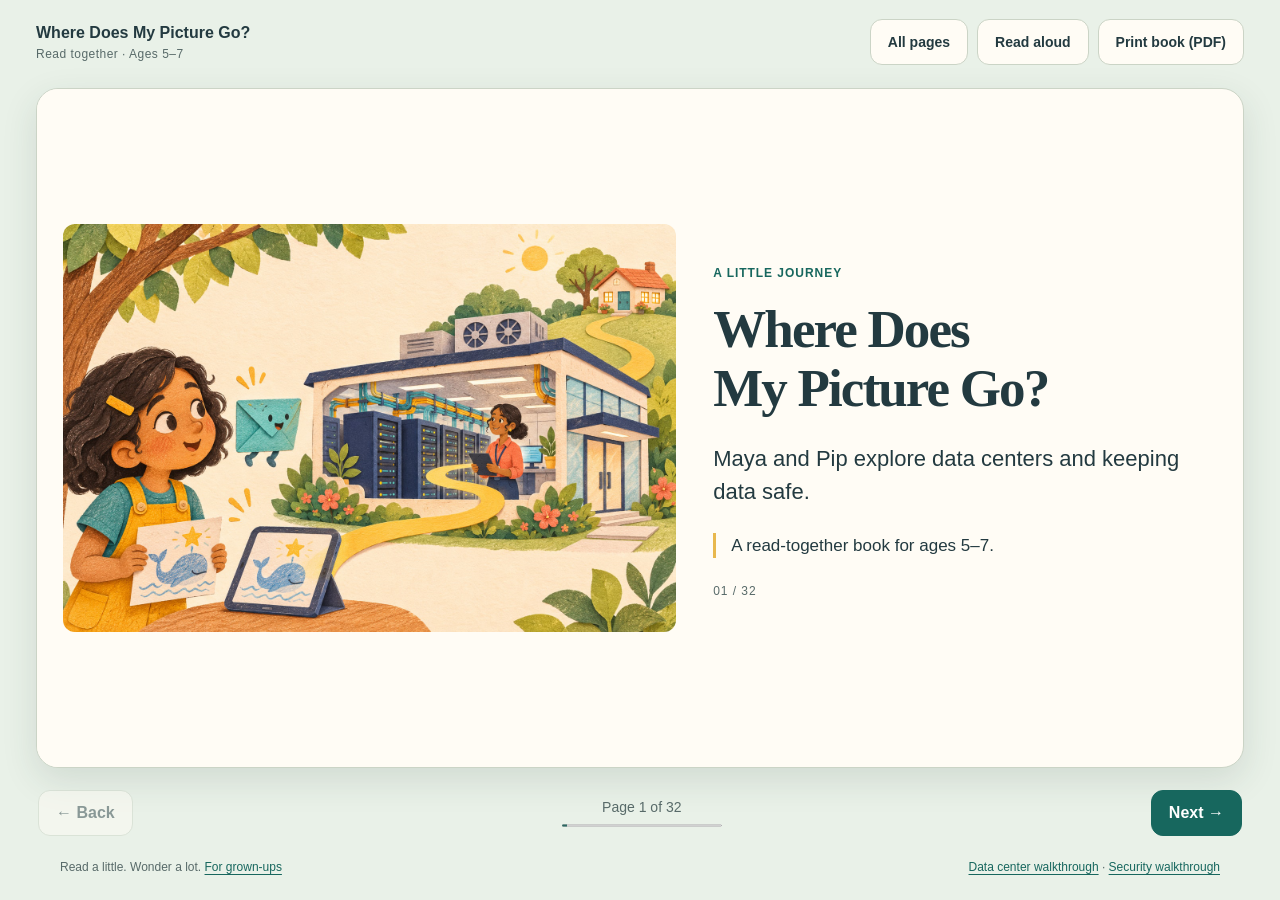
==== site/book/index.html @ 40c6d7d3 "Add illustrated children's book about data centers and security" ====
<!doctype html>
<html lang="en">
<head>
<meta charset="utf-8">
<meta name="viewport" content="width=device-width, initial-scale=1">
<meta name="description" content="An illustrated read-together book for ages 5–7 about data centers, GPUs, and keeping data safe. Includes playful activities and a printable edition.">
<meta name="theme-color" content="#e9f1e8">
<title>Where Does My Picture Go?</title>
<link rel="stylesheet" href="book.css">
<link rel="icon" href="data:,">
<script src="book.js" defer></script>
</head>
<body>
<a class="skip" href="#reader">Skip to the book</a>
<header class="topbar">
  <a class="brand" href="#cover">Where Does My Picture Go?<small>Read together · Ages 5–7</small></a>
  <nav class="tools" aria-label="Book tools">
    <button type="button" id="open-contents" hidden>All pages</button>
    <button type="button" id="read-aloud" aria-pressed="false" hidden>Read aloud</button>
    <a class="button" href="where-does-my-picture-go.pdf" download>Print book (PDF)</a>
  </nav>
</header>
<p id="voice-status" class="sr-only" role="status"></p>
<noscript><p class="no-js-note">Scroll to read every page. The printable book and story work without JavaScript.</p></noscript>
<main class="book" id="reader" aria-label="Children’s picture book">
<article class="page cover" id="cover" data-title="Where Does My Picture Go?" aria-labelledby="title-cover"><figure class="picture"><img src="assets/cover.jpg" alt="Maya holds her whale picture beside Pip. A winding path leads through a cutaway data center to a house." width="1536" height="1024" loading="eager" decoding="async"></figure><div class="page-copy"><p class="chapter">A little journey</p><h1 id="title-cover" tabindex="-1">Where Does My Picture Go?</h1><div class="story"><p>Maya and Pip explore data centers and keeping data safe.</p></div><p class="ask">A read-together book for ages 5–7.</p><div class="page-number">01 / 32</div></div></article><article class="page story-page" id="maya" data-title="A whale for Grandpa" aria-labelledby="title-maya"><figure class="picture"><img src="assets/cover.jpg" alt="Maya has drawn a blue whale below a yellow star. Her tablet shows a digital copy." width="1536" height="1024" loading="lazy" decoding="async"></figure><div class="page-copy"><p class="chapter">1 · A picture takes a trip</p><h2 id="title-maya" tabindex="-1">A whale for Grandpa</h2><div class="story"><p>Maya draws a whale and one bright star.</p><p>With Aunt Rae, she sends a copy to Grandpa.</p><p>“Where does my picture go?” asks Maya.</p></div><p class="ask">What picture would you like to send?</p><div class="page-number">02 / 32</div></div></article><article class="page story-page" id="pip" data-title="Meet Pip!" aria-labelledby="title-pip"><figure class="picture"><img src="assets/network.jpg" alt="Pip is a smiling teal envelope on a ribbon path, carrying little pieces of a picture." width="1536" height="1024" loading="lazy" decoding="async"></figure><div class="page-copy"><p class="chapter">1 · A picture takes a trip</p><h2 id="title-pip" tabindex="-1">Meet Pip!</h2><div class="story"><p>“Let’s imagine the trip,” says Rae.</p><p>Pop! Here is Pip, our pretend guide.</p><p>“Your picture is data,” says Pip. “Data means information a computer can use.”</p></div><p class="ask">Pictures, songs, and words can all be data. Can you name one more?</p><div class="page-number">03 / 32</div></div></article><article class="page story-page" id="packets" data-title="Little pieces, big trip" aria-labelledby="title-packets"><figure class="picture"><img src="assets/network.jpg" alt="Small colored pieces travel along connected paths from a tablet toward computers." width="1536" height="1024" loading="lazy" decoding="async"></figure><div class="page-copy"><p class="chapter">1 · A picture takes a trip</p><h2 id="title-packets" tabindex="-1">Little pieces, big trip</h2><div class="story"><p>The picture travels in small pieces called packets.</p><p>They zip along network links.</p><p>At the other end, the pieces fit back together. Hello again, whale!</p></div><p class="ask">Count three pretend packets. Help them arrive.</p><div class="activity" data-activity="packets" aria-label="Try this page’s activity"></div><p class="print-prompt">Trace three paths in the picture with your finger. Packets are pieces of data, not paper envelopes.</p><div class="page-number">04 / 32</div></div></article><article class="page story-page" id="cloud" data-title="The cloud is down here" aria-labelledby="title-cloud"><figure class="picture"><img src="assets/cover.jpg" alt="A real building holds computers and cooling equipment beneath an ordinary sky." width="1536" height="1024" loading="lazy" decoding="async"></figure><div class="page-copy"><p class="chapter">1 · A picture takes a trip</p><h2 id="title-cloud" tabindex="-1">The cloud is down here</h2><div class="story"><p>“Is my picture in the sky?” asks Maya.</p><p>“No,” says Rae. “Cloud services use real computers.”</p><p>Some live in buildings called data centers. Let’s peek inside!</p></div><p class="ask">Point to the building that holds the computers.</p><div class="page-number">05 / 32</div></div></article><article class="page story-page" id="servers" data-title="A room full of helpers" aria-labelledby="title-servers"><figure class="picture"><img src="assets/servers.jpg" alt="Rae shows Pip rows of server racks with neatly connected cables." width="1536" height="1024" loading="lazy" decoding="async"></figure><div class="page-copy"><p class="chapter">2 · Inside the busy building</p><h2 id="title-servers" tabindex="-1">A room full of helpers</h2><div class="story"><p>Hum, hum, hum.</p><p>Rows of computers work here. Many are called servers.</p><p>Some keep files. Some run apps. Some send the things we ask for.</p></div><p class="ask">The tall frames are called racks. Can you find one?</p><div class="page-number">06 / 32</div></div></article><article class="page story-page" id="gpu" data-title="Many little jobs at once" aria-labelledby="title-gpu"><figure class="picture"><img src="assets/gpu.jpg" alt="A large pretend GPU is shown as a grid of tiles making a whale picture." width="1536" height="1024" loading="lazy" decoding="async"></figure><div class="page-copy"><p class="chapter">2 · Inside the busy building</p><h2 id="title-gpu" tabindex="-1">Many little jobs at once</h2><div class="story"><p>Next door, a computer makes a moving picture.</p><p>Its GPU chip does many small, similar jobs at once.</p><p>“Like a team filling lots of little squares!” says Maya.</p></div><p class="ask">Say the letters: G, P, U. Let’s light up the squares.</p><div class="activity" data-activity="gpu" aria-label="Try this page’s activity"></div><p class="print-prompt">Point to several squares at the same time with both hands. A GPU works on many similar calculations together.</p><div class="page-number">07 / 32</div></div></article><article class="page story-page" id="learning" data-title="A tool that finds patterns" aria-labelledby="title-learning"><figure class="picture"><img src="assets/gpu.jpg" alt="Many small tiles form a larger image on a computer chip." width="1536" height="1024" loading="lazy" decoding="async"></figure><div class="page-copy"><p class="chapter">2 · Inside the busy building</p><h2 id="title-learning" tabindex="-1">A tool that finds patterns</h2><div class="story"><p>GPUs can help AI tools learn patterns from examples.</p><p>An AI tool might help find whales in pictures.</p><p>“It can get things wrong,” says Rae. “People must check.”</p></div><p class="ask">Could a cloud in a photo look like a whale?</p><div class="page-number">08 / 32</div></div></article><article class="page story-page" id="metrics" data-title="How is our computer doing?" aria-labelledby="title-metrics"><figure class="picture"><img src="assets/servers.jpg" alt="Rae carries a tablet as she checks the computers in a server aisle." width="1536" height="1024" loading="lazy" decoding="async"></figure><div class="page-copy"><p class="chapter">2 · Inside the busy building</p><h2 id="title-metrics" tabindex="-1">How is our computer doing?</h2><div class="story"><p>Rae checks little clues called measurements.</p><p>How busy is the GPU? How warm? How much power is it using?</p><p>Is there room in its working memory?</p></div><p class="ask">Explore the four things Rae checks.</p><div class="activity" data-activity="metrics" aria-label="Try this page’s activity"></div><p class="print-prompt">Say these four clues together: busy, heat, power, room. A busy computer may be doing exactly the right job.</p><div class="page-number">09 / 32</div></div></article><article class="page story-page" id="warm" data-title="A warm little clue" aria-labelledby="title-warm"><figure class="picture"><img src="assets/cooling.jpg" alt="Rae watches airflow around warm computers while Pip looks on." width="1536" height="1024" loading="lazy" decoding="async"></figure><div class="page-copy"><p class="chapter">2 · Inside the busy building</p><h2 id="title-warm" tabindex="-1">A warm little clue</h2><div class="story"><p>Beep! One computer is warmer than usual.</p><p>“Is someone being bad?” asks Pip.</p><p>“Not necessarily,” says Rae. “Let’s check its work and its cooling.”</p></div><p class="ask">When something is different, we look for clues before we decide.</p><div class="page-number">10 / 32</div></div></article><article class="page story-page" id="cooling" data-title="Whoosh goes the cool air" aria-labelledby="title-cooling"><figure class="picture"><img src="assets/cooling.jpg" alt="Blue airflow passes through racks; a separate closed cooling loop carries heat away." width="1536" height="1024" loading="lazy" decoding="async"></figure><div class="page-copy"><p class="chapter">2 · Inside the busy building</p><h2 id="title-cooling" tabindex="-1">Whoosh goes the cool air</h2><div class="story"><p>Rae finds a fan that needs fixing.</p><p>Fans move air to carry heat away. Some systems use liquid in special pipes.</p><p>The team fixes the fan. Whoosh!</p></div><p class="ask">Help the pretend cooling team.</p><div class="activity" data-activity="cooling" aria-label="Try this page’s activity"></div><p class="print-prompt">Follow the blue air with your finger. Then follow the warm air out. Only trained grown-ups fix this equipment.</p><div class="page-number">11 / 32</div></div></article><article class="page story-page" id="power" data-title="Keep the lights on" aria-labelledby="title-power"><figure class="picture"><img src="assets/servers.jpg" alt="Orderly racks glow with small lights in a well-lit data center." width="1536" height="1024" loading="lazy" decoding="async"></figure><div class="page-copy"><p class="chapter">2 · Inside the busy building</p><h2 id="title-power" tabindex="-1">Keep the lights on</h2><div class="story"><p>Computers need electricity.</p><p>Backup batteries can help when power stops. Other power systems help too.</p><p>“We also try to waste less energy,” says Rae. “Our planet matters.”</p></div><p class="ask">What else in your home uses electricity?</p><div class="page-number">12 / 32</div></div></article><article class="page story-page" id="badges" data-title="Who may come in?" aria-labelledby="title-badges"><figure class="picture"><img src="assets/gate.jpg" alt="A staff member checks Rae’s badge at the data center entrance." width="1536" height="1024" loading="lazy" decoding="async"></figure><div class="page-copy"><p class="chapter">3 · Keeping the picture safe</p><h2 id="title-badges" tabindex="-1">Who may come in?</h2><div class="story"><p>At the real building, workers check badges and permissions.</p><p>Visitors need help from a guide.</p><p>“Knowing who you are matters,” says Rae. “So does knowing where you may go.”</p></div><p class="ask">A badge is one check. It does not open every door.</p><div class="page-number">13 / 32</div></div></article><article class="page story-page" id="permission" data-title="Look, but do not change" aria-labelledby="title-permission"><figure class="picture"><img src="assets/gate.jpg" alt="Different rooms have different doors; access is checked for each job." width="1536" height="1024" loading="lazy" decoding="async"></figure><div class="page-copy"><p class="chapter">3 · Keeping the picture safe</p><h2 id="title-permission" tabindex="-1">Look, but do not change</h2><div class="story"><p>Files have permissions too.</p><p>Maya lets Grandpa see her picture.</p><p>That does not mean he may change it. People get just the access they need.</p></div><p class="ask">Grandpa has permission to look. What may he do?</p><div class="activity" data-activity="permission" aria-label="Try this page’s activity"></div><p class="print-prompt">Circle the allowed action: LOOK AT THE PICTURE / CHANGE THE PICTURE. Explain your choice.</p><div class="page-number">14 / 32</div></div></article><article class="page story-page" id="encryption" data-title="A special kind of lock" aria-labelledby="title-encryption"><figure class="picture"><img src="assets/archive.jpg" alt="Pip stands beside a protected picture cabinet, a story symbol for protecting data." width="1536" height="1024" loading="lazy" decoding="async"></figure><div class="page-copy"><p class="chapter">3 · Keeping the picture safe</p><h2 id="title-encryption" tabindex="-1">A special kind of lock</h2><div class="story"><p>Encryption changes data so it is hard to read without the right digital key.</p><p>“Like a locked box?” asks Maya.</p><p>“That helps us imagine it,” says Rae.</p></div><p class="ask">Open and close our pretend picture box.</p><div class="activity" data-activity="encryption" aria-label="Try this page’s activity"></div><p class="print-prompt">Make a box shape with your hands. Real encryption uses math, not a little metal lock.</p><div class="page-number">15 / 32</div></div></article><article class="page story-page" id="network-doors" data-title="Paths with rules" aria-labelledby="title-network-doors"><figure class="picture"><img src="assets/network.jpg" alt="Separate colored network paths join at a switch on the way to servers." width="1536" height="1024" loading="lazy" decoding="async"></figure><div class="page-copy"><p class="chapter">3 · Keeping the picture safe</p><h2 id="title-network-doors" tabindex="-1">Paths with rules</h2><div class="story"><p>Computers talk along network paths.</p><p>Rules help decide which computers may talk to which.</p><p>One open path does not mean every room is open.</p></div><p class="ask">Imagine a school: a library pass does not unlock every cupboard.</p><div class="page-number">16 / 32</div></div></article><article class="page story-page" id="clue" data-title="Knock, knock, knock" aria-labelledby="title-clue"><figure class="picture"><img src="assets/servers.jpg" alt="Rae and Pip pause beside the connected servers to investigate a new signal." width="1536" height="1024" loading="lazy" decoding="async"></figure><div class="page-copy"><p class="chapter">3 · Keeping the picture safe</p><h2 id="title-clue" tabindex="-1">Knock, knock, knock</h2><div class="story"><p>A computer sends many messages.</p><p>Beep! A tool spots a different pattern.</p><p>“A clue!” says Rae. “It might be a busy job, a mistake, or something unsafe.”</p></div><p class="ask">What should Rae do first?</p><div class="activity" data-activity="clue" aria-label="Try this page’s activity"></div><p class="print-prompt">Choose: CHECK THE CLUES / DECIDE IT IS BAD AT ONCE. Why?</p><div class="page-number">17 / 32</div></div></article><article class="page story-page" id="check" data-title="Look a little closer" aria-labelledby="title-check"><figure class="picture"><img src="assets/servers.jpg" alt="Rae looks at her tablet beside the server racks." width="1536" height="1024" loading="lazy" decoding="async"></figure><div class="page-copy"><p class="chapter">3 · Keeping the picture safe</p><h2 id="title-check" tabindex="-1">Look a little closer</h2><div class="story"><p>Rae checks the job list and the computer’s notes, called logs.</p><p>This time, an approved job is sending the messages.</p><p>“Busy can be okay,” says Pip.</p></div><p class="ask">Tell someone why a beep does not always mean danger.</p><div class="page-number">18 / 32</div></div></article><article class="page story-page" id="wrong-door" data-title="This door stays closed" aria-labelledby="title-wrong-door"><figure class="picture"><img src="assets/gate.jpg" alt="A closed door marks a room that needs its own permission." width="1536" height="1024" loading="lazy" decoding="async"></figure><div class="page-copy"><p class="chapter">3 · Keeping the picture safe</p><h2 id="title-wrong-door" tabindex="-1">This door stays closed</h2><div class="story"><p>Next, a different request asks to open a private file.</p><p>It has no permission. The system says no.</p><p>The security team checks what happened and keeps a record.</p></div><p class="ask">People and tools work together. No one lock does every job.</p><div class="page-number">19 / 32</div></div></article><article class="page story-page" id="change" data-title="Where did the star go?" aria-labelledby="title-change"><figure class="picture"><img src="assets/archive.jpg" alt="Two whale pictures sit side by side. One has a star; the other has a circle." width="1536" height="1024" loading="lazy" decoding="async"></figure><div class="page-copy"><p class="chapter">3 · Keeping the picture safe</p><h2 id="title-change" tabindex="-1">Where did the star go?</h2><div class="story"><p>Now Pip spots a problem.</p><p>In one saved copy, Maya’s star has become a circle!</p><p>Was it a mistake? An unwanted change? The team needs more clues.</p></div><p class="ask">Find the part of the picture that changed.</p><div class="activity" data-activity="change" aria-label="Try this page’s activity"></div><p class="print-prompt">Point to the star and the circle. A change tells us to check; it does not tell us who made it.</p><div class="page-number">20 / 32</div></div></article><article class="page story-page" id="integrity" data-title="Does it still match?" aria-labelledby="title-integrity"><figure class="picture"><img src="assets/archive.jpg" alt="Rae compares the changed picture with a protected reference copy." width="1536" height="1024" loading="lazy" decoding="async"></figure><div class="page-copy"><p class="chapter">3 · Keeping the picture safe</p><h2 id="title-integrity" tabindex="-1">Does it still match?</h2><div class="story"><p>Computers can check files against a trusted record.</p><p>A check can show that something changed.</p><p>“It cannot tell us the whole story,” says Rae. “We still investigate.”</p></div><p class="ask">Keeping data from unwanted changes is called integrity. That is a big word for an important job!</p><div class="page-number">21 / 32</div></div></article><article class="page story-page" id="backup" data-title="A copy kept safe" aria-labelledby="title-backup"><figure class="picture"><img src="assets/archive.jpg" alt="A separate cabinet holds another copy of Maya’s whale-and-star picture." width="1536" height="1024" loading="lazy" decoding="async"></figure><div class="page-copy"><p class="chapter">3 · Keeping the picture safe</p><h2 id="title-backup" tabindex="-1">A copy kept safe</h2><div class="story"><p>Good news! The team kept a backup.</p><p>A backup is an extra copy stored safely, apart from the first.</p><p>They check it before using it.</p></div><p class="ask">Find the extra copy in the other cabinet.</p><div class="page-number">22 / 32</div></div></article><article class="page story-page" id="restore" data-title="Hello again, little star" aria-labelledby="title-restore"><figure class="picture"><img src="assets/archive.jpg" alt="The original star remains visible in the safely kept backup picture." width="1536" height="1024" loading="lazy" decoding="async"></figure><div class="page-copy"><p class="chapter">3 · Keeping the picture safe</p><h2 id="title-restore" tabindex="-1">Hello again, little star</h2><div class="story"><p>The team brings back the checked copy.</p><p>There is Maya’s star!</p><p>They also look for what caused the change, so they can help stop it happening again.</p></div><p class="ask">Bring back the picture from our pretend backup.</p><div class="activity" data-activity="restore" aria-label="Try this page’s activity"></div><p class="print-prompt">Draw a star in the air. Restoring a copy helps us recover; finding the cause is another job.</p><div class="page-number">23 / 32</div></div></article><article class="page story-page" id="home" data-title="A whale-sized smile" aria-labelledby="title-home"><figure class="picture"><img src="assets/home.jpg" alt="Maya visits Grandpa. They smile at her whale picture on his tablet, while Pip waves goodbye." width="1536" height="1024" loading="lazy" decoding="async"></figure><div class="page-copy"><p class="chapter">4 · Home again</p><h2 id="title-home" tabindex="-1">A whale-sized smile</h2><div class="story"><p>Later, Maya visits Grandpa. Her picture is on his screen.</p><p>“It took a whole team!” says Maya.</p><p>Grandpa gives her a whale-sized hug. Pip waves. What a trip!</p></div><p class="ask">The end. What helped the picture get there safely?</p><div class="page-number">24 / 32</div></div></article><article class="page story-page" id="you" data-title="You can ask for help" aria-labelledby="title-you"><figure class="picture"><img src="assets/home.jpg" alt="Maya and a trusted grown-up sit together with a tablet." width="1536" height="1024" loading="lazy" decoding="async"></figure><div class="page-copy"><p class="chapter">Your turn</p><h2 id="title-you" tabindex="-1">You can ask for help</h2><div class="story"><p>If a message feels odd, pause and ask a trusted grown-up.</p><p>Ask before sharing a photo or private information.</p><p>If you clicked by mistake, tell someone. You can get help.</p></div><p class="ask">A pop-up asks for your home address. What do you do?</p><div class="activity" data-activity="help" aria-label="Try this page’s activity"></div><p class="print-prompt">Name a trusted grown-up you could ask. You never have to solve a scary online problem alone.</p><div class="page-number">25 / 32</div></div></article><article class="page glossary" id="words" data-title="New words to grow" aria-labelledby="title-words"><div class="page-copy"><p class="chapter">Little word garden</p><h2 id="title-words" tabindex="-1">New words to grow</h2><div class="story"><p>Say a word. Point to something in the story that matches it.</p></div><dl class="words"><div><dt>Data</dt><dd>Information a computer can use.</dd></div><div><dt>Server</dt><dd>A computer that does jobs for other computers.</dd></div><div><dt>Network</dt><dd>Connections that let computers share data.</dd></div><div><dt>GPU</dt><dd>A chip that does many similar jobs at once.</dd></div><div><dt>Permission</dt><dd>What someone is allowed to do.</dd></div><div><dt>Backup</dt><dd>An extra copy kept safely.</dd></div><div><dt>Integrity</dt><dd>Keeping data from unwanted changes.</dd></div><div><dt>Security</dt><dd>Ways to help protect people, computers, and data.</dd></div></dl><div class="page-number">26 / 32</div></div></article><article class="page story-page" id="path-game" data-title="Tell the picture’s journey" aria-labelledby="title-path-game"><figure class="picture"><img src="assets/network.jpg" alt="The picture travels from a tablet through connected computers." width="1536" height="1024" loading="lazy" decoding="async"></figure><div class="page-copy"><p class="chapter">Play together · 1</p><h2 id="title-path-game" tabindex="-1">Tell the picture’s journey</h2><div class="story"><p>Put these story stops in order.</p><p>Start with Maya. Finish with Grandpa.</p><p>Tell the story in your own words.</p></div><p class="ask">Tap each stop in the order it belongs.</p><div class="activity" data-activity="journey" aria-label="Try this page’s activity"></div><p class="print-prompt">Write 1, 2, 3 beside these stops: GRANDPA’S SCREEN __ / MAYA’S TABLET __ / DATA CENTER __. Draw a line to join them.</p><div class="page-number">27 / 32</div></div></article><article class="page story-page" id="permission-game" data-title="Which job is allowed?" aria-labelledby="title-permission-game"><figure class="picture"><img src="assets/gate.jpg" alt="A worker checks permission before someone enters a room." width="1536" height="1024" loading="lazy" decoding="async"></figure><div class="page-copy"><p class="chapter">Play together · 2</p><h2 id="title-permission-game" tabindex="-1">Which job is allowed?</h2><div class="story"><p>Pretend you care for the picture.</p><p>Grandpa may look. Rae may check the backup.</p><p>Someone else asks to erase it. They have no permission.</p></div><p class="ask">Which request should stay closed?</p><div class="activity" data-activity="doors" aria-label="Try this page’s activity"></div><p class="print-prompt">Circle the request to refuse: GRANDPA LOOKS / RAE CHECKS / SOMEONE ERASES WITHOUT PERMISSION.</p><div class="page-number">28 / 32</div></div></article><article class="page drawing" id="draw" data-title="Make your own safe journey" aria-labelledby="title-draw"><div class="page-copy"><p class="chapter">Play together · 3</p><h2 id="title-draw" tabindex="-1">Make your own safe journey</h2><div class="story"><p>On paper, draw a picture you would like to send.</p><p>Add a path, a computer, a cooling fan, and a safe backup.</p><p>Tell a grown-up what each part does.</p></div><div class="drawing-space">Make your drawing on a piece of paper.</div><p class="ask">What will your picture be?</p><p class="print-prompt">Use the space below. Your picture does not need your name, address, or any private information.</p><div class="page-number">29 / 32</div></div></article><article class="page guide" id="grownups" data-title="Read, wonder, check" aria-labelledby="title-grownups"><div class="page-copy"><p class="chapter">For grown-ups</p><h2 id="title-grownups" tabindex="-1">Read, wonder, check</h2><div class="story"><p>Read a few pages at a time. Invite pointing, sounds, and questions. Ages 5–7 do not need to memorize the technical words. The printable activities work without a device.</p><p>Pip, the journey, and its problems are fictional. Envelopes, cabinets, locks, and colored tiles are visual metaphors. Packets are data; GPUs do calculations. Not every photo transfer needs a GPU or visits the same kinds of systems.</p><p>The activities are pretend examples, not live monitoring, encryption, or access control. They run in the browser and do not ask for personal information. Read-aloud uses a device/browser voice if available; voice processing depends on that provider.</p><p>Busy GPUs and unusual traffic do not prove an attack. A changed cryptographic hash indicates a mismatch with a trusted reference; it does not identify the person, intent, or correctness of the original file. Backups must be protected and tested.</p><p>Children can pause and ask for help. Adults handle accounts, updates, strong credentials, and extra sign-in checks. Privacy, permission, integrity, and recovery all matter. No single tool guarantees safety.</p></div><div class="page-number">30 / 32</div></div></article><article class="page sources" id="sources-center" data-title="The real ideas: data centers" aria-labelledby="title-sources-center"><div class="page-copy"><p class="chapter">For grown-ups · Sources</p><h2 id="title-sources-center" tabindex="-1">The real ideas: data centers</h2><div class="story"><p>The story simplifies these primary references. Read together with an adult. Sources checked November 5, 2026.</p></div><ul class="sources-list"><li><a href="https://aws.amazon.com/what-is/data-center/">AWS · What is a data center?</a><p>Servers, storage, networks, cooling, power, and cloud infrastructure; pages 5–6 and 10–12.</p><span class="source-url">https://aws.amazon.com/what-is/data-center/</span></li><li><a href="https://blogs.nvidia.com/blog/whats-the-difference-between-a-cpu-and-a-gpu/">NVIDIA · CPU and GPU</a><p>Many similar calculations in parallel; pages 7–8. The colored tiles are a teaching metaphor.</p><span class="source-url">https://blogs.nvidia.com/blog/whats-the-difference-between-a-cpu-and-a-gpu/</span></li><li><a href="https://docs.nvidia.com/datacenter/cloud-native/gpu-telemetry/latest/dcgm-exporter.html">NVIDIA · DCGM Exporter</a><p>GPU monitoring and measurements; page 9. Our activities do not read real GPU measurements.</p><span class="source-url">https://docs.nvidia.com/datacenter/cloud-native/gpu-telemetry/latest/dcgm-exporter.html</span></li><li><a href="https://aws.amazon.com/trust-center/data-center/our-controls/">AWS · Data center controls</a><p>Physical access, permissions, logging, and layers of protection; pages 13–14 and 19.</p><span class="source-url">https://aws.amazon.com/trust-center/data-center/our-controls/</span></li></ul><div class="page-number">31 / 32</div></div></article><article class="page sources" id="sources-security" data-title="The real ideas: keeping data safe" aria-labelledby="title-sources-security"><div class="page-copy"><p class="chapter">For grown-ups · Sources</p><h2 id="title-sources-security" tabindex="-1">The real ideas: keeping data safe</h2><div class="story"><p>Use these references for the details behind our simple explanations. The story describes general ideas, not a deployed cloud system.</p></div><ul class="sources-list"><li><a href="https://csrc.nist.gov/glossary/term/encryption">NIST · Encryption</a><p>Transforming readable data using cryptography; page 15. A screen cover is not real encryption.</p><span class="source-url">https://csrc.nist.gov/glossary/term/encryption</span></li><li><a href="https://csrc.nist.gov/glossary/term/cryptographic_hash_function">NIST · Cryptographic hash function</a><p>Hash functions and change detection; pages 20–21. Reference values also need protection.</p><span class="source-url">https://csrc.nist.gov/glossary/term/cryptographic_hash_function</span></li><li><a href="https://www.ncsc.gov.uk/collection/top-tips-for-staying-secure-online/always-back-up-your-most-important-data">NCSC · Backing up your data</a><p>Separate safe copies and restoring files; pages 22–23.</p><span class="source-url">https://www.ncsc.gov.uk/collection/top-tips-for-staying-secure-online/always-back-up-your-most-important-data</span></li><li><a href="https://consumer.ftc.gov/articles/how-recognize-avoid-phishing-scams">FTC · Recognize and avoid phishing scams</a><p>Unexpected requests and checking before responding; page 25. An adult should help young children.</p><span class="source-url">https://consumer.ftc.gov/articles/how-recognize-avoid-phishing-scams</span></li></ul><div class="page-number">32 / 32</div></div></article>
</main>
<nav class="navigation" aria-label="Turn the page">
  <button type="button" id="previous">← Back</button>
  <div class="progress"><span id="counter" aria-live="polite">Page 1 of 32</span><progress id="progress" max="32" value="1" aria-label="Book progress"></progress></div>
  <button type="button" id="next" class="primary">Next →</button>
</nav>
<footer class="footnote">
  <p>Read a little. Wonder a lot. <a href="#grownups">For grown-ups</a></p>
  <p><a href="../">Data center walkthrough</a> · <a href="../security.html">Security walkthrough</a></p>
</footer>
<dialog id="contents" aria-labelledby="contents-title">
  <div class="contents-head"><h2 id="contents-title">Choose a page</h2><button type="button" id="close-contents">Close</button></div>
  <ol class="contents-list"><li><a href="#cover"><span>01</span> Where Does My Picture Go?</a></li><li><a href="#maya"><span>02</span> A whale for Grandpa</a></li><li><a href="#pip"><span>03</span> Meet Pip!</a></li><li><a href="#packets"><span>04</span> Little pieces, big trip</a></li><li><a href="#cloud"><span>05</span> The cloud is down here</a></li><li><a href="#servers"><span>06</span> A room full of helpers</a></li><li><a href="#gpu"><span>07</span> Many little jobs at once</a></li><li><a href="#learning"><span>08</span> A tool that finds patterns</a></li><li><a href="#metrics"><span>09</span> How is our computer doing?</a></li><li><a href="#warm"><span>10</span> A warm little clue</a></li><li><a href="#cooling"><span>11</span> Whoosh goes the cool air</a></li><li><a href="#power"><span>12</span> Keep the lights on</a></li><li><a href="#badges"><span>13</span> Who may come in?</a></li><li><a href="#permission"><span>14</span> Look, but do not change</a></li><li><a href="#encryption"><span>15</span> A special kind of lock</a></li><li><a href="#network-doors"><span>16</span> Paths with rules</a></li><li><a href="#clue"><span>17</span> Knock, knock, knock</a></li><li><a href="#check"><span>18</span> Look a little closer</a></li><li><a href="#wrong-door"><span>19</span> This door stays closed</a></li><li><a href="#change"><span>20</span> Where did the star go?</a></li><li><a href="#integrity"><span>21</span> Does it still match?</a></li><li><a href="#backup"><span>22</span> A copy kept safe</a></li><li><a href="#restore"><span>23</span> Hello again, little star</a></li><li><a href="#home"><span>24</span> A whale-sized smile</a></li><li><a href="#you"><span>25</span> You can ask for help</a></li><li><a href="#words"><span>26</span> New words to grow</a></li><li><a href="#path-game"><span>27</span> Tell the picture’s journey</a></li><li><a href="#permission-game"><span>28</span> Which job is allowed?</a></li><li><a href="#draw"><span>29</span> Make your own safe journey</a></li><li><a href="#grownups"><span>30</span> Read, wonder, check</a></li><li><a href="#sources-center"><span>31</span> The real ideas: data centers</a></li><li><a href="#sources-security"><span>32</span> The real ideas: keeping data safe</a></li></ol>
</dialog>
</body>
</html>
---- site/book/book.css ----
:root{color-scheme:light;--paper:#fffcf5;--ink:#233a40;--muted:#586a69;--teal:#17675e;--wash:#e9f1e8;--gold:#e8b84e;--line:#cbd4c6;--coral:#ad4834;--white:#fff;--shadow:0 12px 35px #263c3420}
*{box-sizing:border-box}body{margin:0;background:var(--wash);color:var(--ink);font-family:"Trebuchet MS",Arial,sans-serif}button,a{-webkit-tap-highlight-color:transparent}button,select{font:inherit}button,.button{min-height:46px;border:1.5px solid var(--line);border-radius:12px;background:var(--paper);color:var(--ink);padding:10px 17px;font-weight:700;cursor:pointer;text-decoration:none;display:inline-flex;align-items:center;justify-content:center;gap:8px}button:hover,.button:hover{border-color:var(--teal);background:var(--wash)}button:disabled{cursor:default;opacity:.48}button[aria-pressed=true],.primary{background:var(--teal);border-color:var(--teal);color:var(--white)}button:focus-visible,a:focus-visible,summary:focus-visible{outline:3px solid var(--coral);outline-offset:4px}a{color:var(--teal);text-underline-offset:3px}a:hover{text-decoration-thickness:2px}[hidden]{display:none!important}.skip{position:absolute;top:-80px;left:12px;z-index:20}.skip:focus{top:12px;background:var(--paper);padding:12px}
.topbar{max-width:1260px;margin:auto;display:flex;justify-content:space-between;align-items:center;gap:18px;padding:19px 26px}.brand{text-decoration:none;color:var(--ink);font-size:16px;font-weight:700}.brand small{display:block;font-size:12px;color:var(--muted);font-weight:400;margin-top:5px;letter-spacing:.04em}.tools{display:flex;gap:9px;flex-wrap:wrap}.tools button,.tools a{font-size:14px}.book{max-width:1208px;margin:4px auto 22px;min-width:0}.page{display:grid;grid-template-columns:53% 47%;background:var(--paper);border:1px solid var(--line);border-radius:22px;box-shadow:var(--shadow);overflow:hidden;margin-bottom:30px;min-height:clamp(520px,calc(100svh - 200px),680px)}.js .page{margin-bottom:0}.picture{margin:0;padding:26px 0 26px 26px;display:flex;align-items:center;justify-content:center;position:relative;background:var(--paper)}.picture img{width:100%;height:auto;display:block;border-radius:12px;aspect-ratio:3/2;object-fit:contain}.page-copy{padding:38px 37px 30px;display:flex;flex-direction:column;justify-content:center;min-width:0}.chapter{font-size:12px;letter-spacing:.08em;text-transform:uppercase;font-weight:700;color:var(--teal);margin:0 0 20px}.page h1,.page h2{font-family:Georgia,"Times New Roman",serif;font-weight:700;letter-spacing:-.035em;font-size:36px;line-height:1.12;margin:0 0 23px;text-wrap:balance}.page.cover h1{font-size:53px}.story p{font-size:23px;line-height:1.52;margin:0 0 14px;text-wrap:pretty}.story p:last-child{margin-bottom:0}.ask{font-size:17px;line-height:1.5;border-left:3px solid var(--gold);padding-left:15px;margin:24px 0 0}.page-number{font-size:12px;letter-spacing:.08em;color:var(--muted);margin-top:26px}.page.cover .story p{font-size:22px}.endmark{font-family:Georgia,serif;font-style:italic;color:var(--teal);margin-top:14px}.navigation{display:none;align-items:center;justify-content:space-between;gap:16px;max-width:1208px;margin:0 auto;padding:0 2px 18px}.js .navigation{display:flex}.progress{text-align:center;color:var(--muted);font-size:14px}.progress progress{display:block;margin:8px auto 0;width:160px;height:5px;accent-color:var(--teal)}.footnote{max-width:1208px;margin:0 auto;padding:4px 24px 24px;display:flex;justify-content:space-between;gap:16px;color:var(--muted);font-size:12px;line-height:1.5}.footnote p{margin:0}.activity{margin-top:18px;padding:17px;border:1px solid var(--line);border-radius:14px;background:var(--white)}.activity:empty{display:none}.activity .buttons{display:flex;gap:8px;flex-wrap:wrap}.activity button{font-size:15px;padding:9px 12px;min-height:48px}.feedback{font-size:16px;line-height:1.45;color:var(--teal);margin:12px 0 0;min-height:24px}.activity-note{font-size:12px!important;color:var(--muted);line-height:1.4!important;margin:8px 0 0!important}.mini-art{height:86px;display:flex;gap:9px;align-items:center;justify-content:center;margin-bottom:12px}.tile-grid{display:grid;grid-template-columns:repeat(6,1fr);gap:4px;width:180px;height:76px}.tile-grid i{display:block;border:1px solid var(--teal);border-radius:3px;background:var(--wash)}.tile-grid.lit i{background:var(--gold)}.packet{width:47px;height:38px;border-radius:5px;background:var(--teal);color:var(--white);display:grid;place-items:center;font-size:20px}.packet.arrived{background:var(--gold);color:var(--ink);transform:translateY(-7px)}.picture-box{background:var(--wash);border:2px solid var(--teal);border-radius:10px;width:156px;height:82px;display:grid;place-items:center;font-size:27px;font-weight:bold}.picture-box svg{width:110px;height:70px}.air{display:flex;gap:12px;font-size:26px;font-weight:bold;color:var(--coral);align-items:center}.air.fixed{color:var(--teal)}.no-js-note{max-width:1200px;margin:0 auto 14px;padding:12px;background:var(--paper)}.print-prompt{display:none}.guide,.sources,.glossary,.drawing{grid-template-columns:1fr}.guide .picture,.glossary .picture,.drawing .picture{display:none}.guide .page-copy,.sources .page-copy,.glossary .page-copy,.drawing .page-copy{padding:42px 56px}.guide .story{columns:2;column-gap:38px}.guide .story p{font-size:18px;line-height:1.6;break-inside:avoid;margin-bottom:18px}.sources .story p,.glossary .story p,.drawing .story p{font-size:20px}.sources-list{list-style:none;padding:0;margin:10px 0;display:grid;grid-template-columns:1fr 1fr;gap:24px 38px}.sources-list li{border-top:1px solid var(--line);padding-top:17px}.sources-list a{font-weight:bold;font-size:18px;line-height:1.4}.sources-list p{font-size:16px;line-height:1.55;margin:9px 0}.source-url{display:none}.words{display:grid;grid-template-columns:1fr 1fr;gap:17px 32px;margin:22px 0 0}.words div{border-top:1px solid var(--line);padding-top:12px}.words dt{font-size:22px;font-weight:700;color:var(--teal)}.words dd{font-size:18px;margin:6px 0 0;line-height:1.45}.drawing-space{height:250px;border:2px dashed var(--line);border-radius:16px;margin-top:24px;display:grid;place-items:center;color:var(--muted)}dialog{background:var(--paper);color:var(--ink);border:1px solid var(--line);border-radius:18px;padding:28px;width:min(860px,92vw);max-height:85vh;box-shadow:var(--shadow)}dialog::backdrop{background:#152c2b99}.contents-head{display:flex;justify-content:space-between;align-items:center;gap:20px}dialog h2{font-family:Georgia,serif;font-size:30px;margin:0}.contents-list{columns:2;list-style:none;padding:0;margin:20px 0 0}.contents-list li{break-inside:avoid}.contents-list a{display:block;padding:10px;text-decoration:none;border-radius:8px;line-height:1.3;min-height:44px}.contents-list a:hover,.contents-list a[aria-current=page]{background:var(--wash)}.contents-list span{display:inline-block;width:27px;color:var(--muted);font-size:13px}.sr-only{position:absolute;width:1px;height:1px;padding:0;overflow:hidden;clip:rect(0,0,0,0);white-space:nowrap;border:0}
@media(min-width:1400px){.book{margin-top:24px}.page{min-height:clamp(520px,calc(100svh - 220px),680px)}.picture{padding:34px 0 34px 30px}}
@media(max-width:900px){.topbar{padding:16px}.book{margin:4px 16px 18px}.page{grid-template-columns:1fr;min-height:0}.picture{padding:22px 22px 0}.picture img{max-height:340px;object-fit:contain}.page-copy{padding:28px 30px 32px}.page h1,.page h2{font-size:34px}.page.cover h1{font-size:44px}.story p{font-size:22px}.chapter{margin-bottom:14px}.navigation{margin:0 16px}.guide .page-copy,.sources .page-copy,.glossary .page-copy,.drawing .page-copy{padding:30px}.guide .story{columns:1}.guide .story p{font-size:18px}.sources-list{grid-template-columns:1fr}.footnote{margin:0 2px}.page-number{margin-top:20px}}
@media(max-width:540px){.topbar{align-items:flex-start;gap:12px;flex-direction:column}.brand small{display:inline;margin-left:10px}.tools{width:100%;gap:7px}.tools button,.tools a{font-size:13px;padding:9px 12px;flex:1}.book{margin:0 10px 18px}.picture{padding:15px 15px 0}.picture img{max-height:250px}.page-copy{padding:25px 23px}.page h1,.page h2{font-size:32px}.page.cover h1{font-size:40px}.story p{font-size:21px;line-height:1.5}.ask{font-size:16px}.page{border-radius:17px}.navigation{position:sticky;bottom:0;padding:10px;background:var(--wash);margin:0;border-top:1px solid var(--line);z-index:2}.navigation button{padding:10px 16px}.progress progress{width:80px}.progress{font-size:12px}.footnote{display:block;padding-bottom:20px}.footnote p{margin-top:8px}.words{grid-template-columns:1fr}.contents-list{columns:1}.guide .page-copy,.sources .page-copy,.glossary .page-copy,.drawing .page-copy{padding:25px}.page-number{margin-top:20px}}
@media(prefers-reduced-motion:no-preference){.packet{transition:transform .25s,background .25s}.tile-grid i{transition:background .25s}}
@media print{@page{size:letter landscape;margin:.35in}body{background:white}.topbar,.navigation,.footnote,dialog,.activity,.no-js-note,.skip{display:none!important}.book{max-width:none;margin:0}.page,.page[hidden]{display:grid!important;break-after:page;break-inside:avoid;grid-template-columns:52% 48%;border:0;box-shadow:none;border-radius:0;min-height:0;height:7.4in;margin:0;background:white}.page:last-child{break-after:auto}.picture{padding:10px;background:white}.picture img{max-height:none}.page-copy{padding:20px}.story p{font-size:17pt;line-height:1.4}.page h1,.page h2{font-size:27pt}.page.cover h1{font-size:36pt}.ask{font-size:12pt;margin-top:18px}.print-prompt{display:block;font-size:11pt;line-height:1.4;color:var(--muted)}.guide,.sources,.glossary,.drawing{grid-template-columns:1fr}.guide .story{columns:2}.guide .story p{font-size:12pt}.sources-list{grid-template-columns:1fr 1fr;gap:12px 25px}.sources-list p{font-size:11pt}.sources-list a{font-size:13pt}.source-url{display:block;font-size:8pt;word-break:break-all}.words{grid-template-columns:1fr 1fr}.words dt{font-size:16pt}.words dd{font-size:13pt}.drawing-space{height:230px}.chapter{font-size:9pt}.page-number{margin-top:16px;font-size:9pt}}
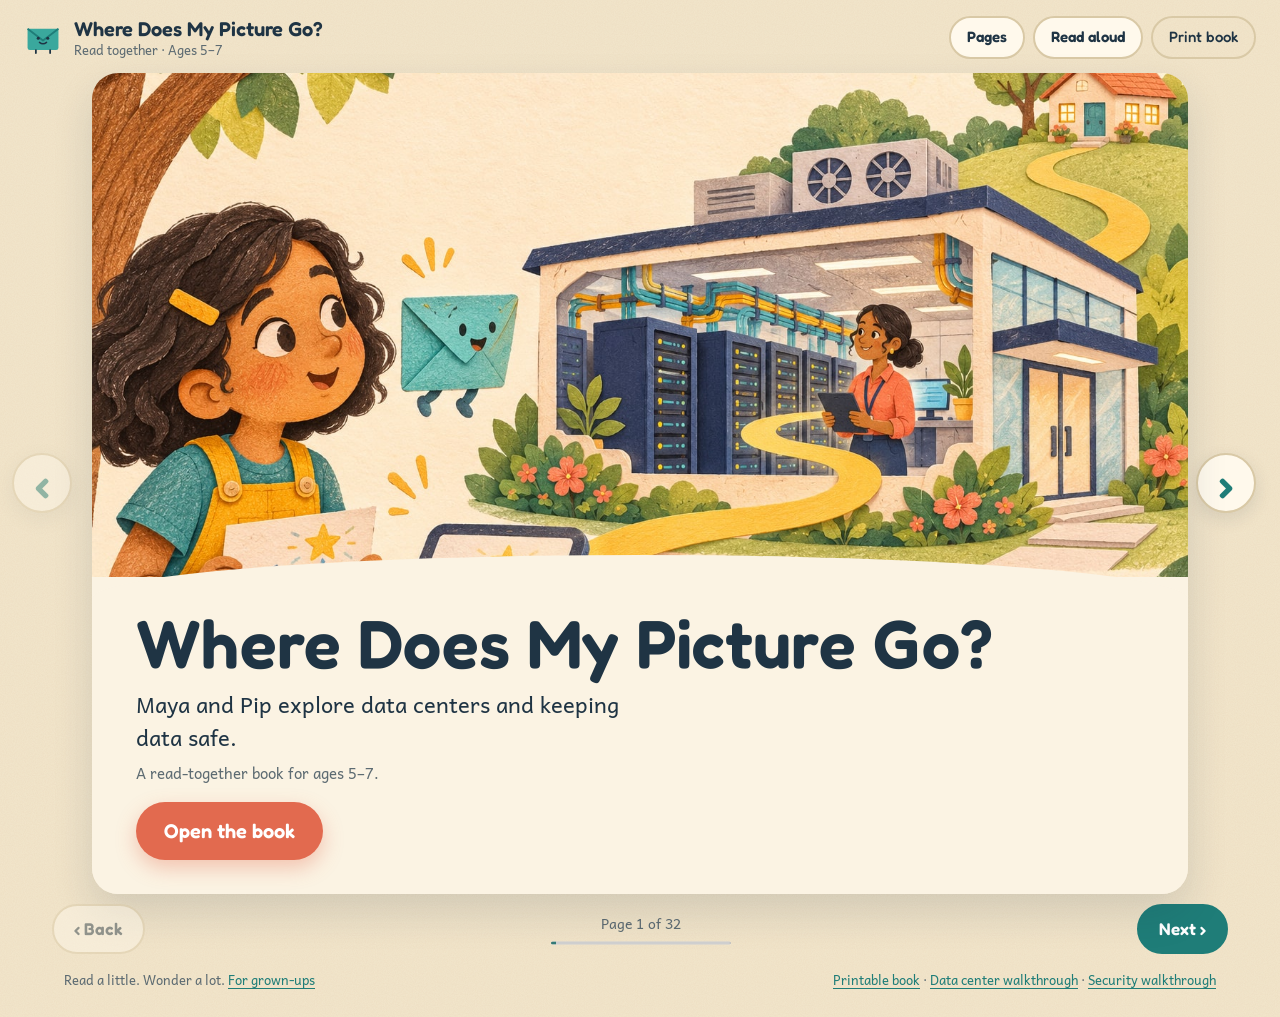
==== commit 7db663f3: "Refine children's book layouts and printable edition" ====
--- a/site/book/index.html
+++ b/site/book/index.html
@@ -4,8 +4,11 @@
 <meta charset="utf-8">
 <meta name="viewport" content="width=device-width, initial-scale=1">
 <meta name="description" content="An illustrated read-together book for ages 5–7 about data centers, GPUs, and keeping data safe. Includes playful activities and a printable edition.">
-<meta name="theme-color" content="#e9f1e8">
+<meta name="theme-color" content="#f6ead3">
 <title>Where Does My Picture Go?</title>
+<link rel="preconnect" href="https://fonts.googleapis.com">
+<link rel="preconnect" href="https://fonts.gstatic.com" crossorigin>
+<link rel="stylesheet" href="https://fonts.googleapis.com/css2?family=Fredoka:wght@500;600&family=Andika:ital,wght@0,400;0,700;1,400&display=swap">
 <link rel="stylesheet" href="book.css">
 <link rel="icon" href="data:,">
 <script src="book.js" defer></script>
@@ -13,30 +16,34 @@
 <body>
 <a class="skip" href="#reader">Skip to the book</a>
 <header class="topbar">
-  <a class="brand" href="#cover">Where Does My Picture Go?<small>Read together · Ages 5–7</small></a>
+  <a class="brand" href="#cover"><svg class="pip" viewBox="0 0 64 56" aria-hidden="true"><path d="M6 14h52v32a4 4 0 0 1-4 4H10a4 4 0 0 1-4-4z" fill="#3aa89d"/><path d="M6 14l26 20 26-20" fill="none" stroke="#1f7d78" stroke-width="3" stroke-linejoin="round"/><circle cx="24" cy="30" r="2.6" fill="#1f3444"/><circle cx="40" cy="30" r="2.6" fill="#1f3444"/><path d="M26 37q6 5 12 0" fill="none" stroke="#1f3444" stroke-width="2.4" stroke-linecap="round"/><path d="M20 50v5M44 50v5" stroke="#1f3444" stroke-width="3" stroke-linecap="round"/></svg><span>Where Does My Picture Go?<small>Read together · Ages 5–7</small></span></a>
   <nav class="tools" aria-label="Book tools">
-    <button type="button" id="open-contents" hidden>All pages</button>
+    <button type="button" id="open-contents" hidden>Pages</button>
     <button type="button" id="read-aloud" aria-pressed="false" hidden>Read aloud</button>
-    <a class="button" href="where-does-my-picture-go.pdf" download>Print book (PDF)</a>
+    <a class="button quiet" href="where-does-my-picture-go.pdf" download>Print book</a>
   </nav>
 </header>
 <p id="voice-status" class="sr-only" role="status"></p>
 <noscript><p class="no-js-note">Scroll to read every page. The printable book and story work without JavaScript.</p></noscript>
-<main class="book" id="reader" aria-label="Children’s picture book">
-<article class="page cover" id="cover" data-title="Where Does My Picture Go?" aria-labelledby="title-cover"><figure class="picture"><img src="assets/cover.jpg" alt="Maya holds her whale picture beside Pip. A winding path leads through a cutaway data center to a house." width="1536" height="1024" loading="eager" decoding="async"></figure><div class="page-copy"><p class="chapter">A little journey</p><h1 id="title-cover" tabindex="-1">Where Does My Picture Go?</h1><div class="story"><p>Maya and Pip explore data centers and keeping data safe.</p></div><p class="ask">A read-together book for ages 5–7.</p><div class="page-number">01 / 32</div></div></article><article class="page story-page" id="maya" data-title="A whale for Grandpa" aria-labelledby="title-maya"><figure class="picture"><img src="assets/cover.jpg" alt="Maya has drawn a blue whale below a yellow star. Her tablet shows a digital copy." width="1536" height="1024" loading="lazy" decoding="async"></figure><div class="page-copy"><p class="chapter">1 · A picture takes a trip</p><h2 id="title-maya" tabindex="-1">A whale for Grandpa</h2><div class="story"><p>Maya draws a whale and one bright star.</p><p>With Aunt Rae, she sends a copy to Grandpa.</p><p>“Where does my picture go?” asks Maya.</p></div><p class="ask">What picture would you like to send?</p><div class="page-number">02 / 32</div></div></article><article class="page story-page" id="pip" data-title="Meet Pip!" aria-labelledby="title-pip"><figure class="picture"><img src="assets/network.jpg" alt="Pip is a smiling teal envelope on a ribbon path, carrying little pieces of a picture." width="1536" height="1024" loading="lazy" decoding="async"></figure><div class="page-copy"><p class="chapter">1 · A picture takes a trip</p><h2 id="title-pip" tabindex="-1">Meet Pip!</h2><div class="story"><p>“Let’s imagine the trip,” says Rae.</p><p>Pop! Here is Pip, our pretend guide.</p><p>“Your picture is data,” says Pip. “Data means information a computer can use.”</p></div><p class="ask">Pictures, songs, and words can all be data. Can you name one more?</p><div class="page-number">03 / 32</div></div></article><article class="page story-page" id="packets" data-title="Little pieces, big trip" aria-labelledby="title-packets"><figure class="picture"><img src="assets/network.jpg" alt="Small colored pieces travel along connected paths from a tablet toward computers." width="1536" height="1024" loading="lazy" decoding="async"></figure><div class="page-copy"><p class="chapter">1 · A picture takes a trip</p><h2 id="title-packets" tabindex="-1">Little pieces, big trip</h2><div class="story"><p>The picture travels in small pieces called packets.</p><p>They zip along network links.</p><p>At the other end, the pieces fit back together. Hello again, whale!</p></div><p class="ask">Count three pretend packets. Help them arrive.</p><div class="activity" data-activity="packets" aria-label="Try this page’s activity"></div><p class="print-prompt">Trace three paths in the picture with your finger. Packets are pieces of data, not paper envelopes.</p><div class="page-number">04 / 32</div></div></article><article class="page story-page" id="cloud" data-title="The cloud is down here" aria-labelledby="title-cloud"><figure class="picture"><img src="assets/cover.jpg" alt="A real building holds computers and cooling equipment beneath an ordinary sky." width="1536" height="1024" loading="lazy" decoding="async"></figure><div class="page-copy"><p class="chapter">1 · A picture takes a trip</p><h2 id="title-cloud" tabindex="-1">The cloud is down here</h2><div class="story"><p>“Is my picture in the sky?” asks Maya.</p><p>“No,” says Rae. “Cloud services use real computers.”</p><p>Some live in buildings called data centers. Let’s peek inside!</p></div><p class="ask">Point to the building that holds the computers.</p><div class="page-number">05 / 32</div></div></article><article class="page story-page" id="servers" data-title="A room full of helpers" aria-labelledby="title-servers"><figure class="picture"><img src="assets/servers.jpg" alt="Rae shows Pip rows of server racks with neatly connected cables." width="1536" height="1024" loading="lazy" decoding="async"></figure><div class="page-copy"><p class="chapter">2 · Inside the busy building</p><h2 id="title-servers" tabindex="-1">A room full of helpers</h2><div class="story"><p>Hum, hum, hum.</p><p>Rows of computers work here. Many are called servers.</p><p>Some keep files. Some run apps. Some send the things we ask for.</p></div><p class="ask">The tall frames are called racks. Can you find one?</p><div class="page-number">06 / 32</div></div></article><article class="page story-page" id="gpu" data-title="Many little jobs at once" aria-labelledby="title-gpu"><figure class="picture"><img src="assets/gpu.jpg" alt="A large pretend GPU is shown as a grid of tiles making a whale picture." width="1536" height="1024" loading="lazy" decoding="async"></figure><div class="page-copy"><p class="chapter">2 · Inside the busy building</p><h2 id="title-gpu" tabindex="-1">Many little jobs at once</h2><div class="story"><p>Next door, a computer makes a moving picture.</p><p>Its GPU chip does many small, similar jobs at once.</p><p>“Like a team filling lots of little squares!” says Maya.</p></div><p class="ask">Say the letters: G, P, U. Let’s light up the squares.</p><div class="activity" data-activity="gpu" aria-label="Try this page’s activity"></div><p class="print-prompt">Point to several squares at the same time with both hands. A GPU works on many similar calculations together.</p><div class="page-number">07 / 32</div></div></article><article class="page story-page" id="learning" data-title="A tool that finds patterns" aria-labelledby="title-learning"><figure class="picture"><img src="assets/gpu.jpg" alt="Many small tiles form a larger image on a computer chip." width="1536" height="1024" loading="lazy" decoding="async"></figure><div class="page-copy"><p class="chapter">2 · Inside the busy building</p><h2 id="title-learning" tabindex="-1">A tool that finds patterns</h2><div class="story"><p>GPUs can help AI tools learn patterns from examples.</p><p>An AI tool might help find whales in pictures.</p><p>“It can get things wrong,” says Rae. “People must check.”</p></div><p class="ask">Could a cloud in a photo look like a whale?</p><div class="page-number">08 / 32</div></div></article><article class="page story-page" id="metrics" data-title="How is our computer doing?" aria-labelledby="title-metrics"><figure class="picture"><img src="assets/servers.jpg" alt="Rae carries a tablet as she checks the computers in a server aisle." width="1536" height="1024" loading="lazy" decoding="async"></figure><div class="page-copy"><p class="chapter">2 · Inside the busy building</p><h2 id="title-metrics" tabindex="-1">How is our computer doing?</h2><div class="story"><p>Rae checks little clues called measurements.</p><p>How busy is the GPU? How warm? How much power is it using?</p><p>Is there room in its working memory?</p></div><p class="ask">Explore the four things Rae checks.</p><div class="activity" data-activity="metrics" aria-label="Try this page’s activity"></div><p class="print-prompt">Say these four clues together: busy, heat, power, room. A busy computer may be doing exactly the right job.</p><div class="page-number">09 / 32</div></div></article><article class="page story-page" id="warm" data-title="A warm little clue" aria-labelledby="title-warm"><figure class="picture"><img src="assets/cooling.jpg" alt="Rae watches airflow around warm computers while Pip looks on." width="1536" height="1024" loading="lazy" decoding="async"></figure><div class="page-copy"><p class="chapter">2 · Inside the busy building</p><h2 id="title-warm" tabindex="-1">A warm little clue</h2><div class="story"><p>Beep! One computer is warmer than usual.</p><p>“Is someone being bad?” asks Pip.</p><p>“Not necessarily,” says Rae. “Let’s check its work and its cooling.”</p></div><p class="ask">When something is different, we look for clues before we decide.</p><div class="page-number">10 / 32</div></div></article><article class="page story-page" id="cooling" data-title="Whoosh goes the cool air" aria-labelledby="title-cooling"><figure class="picture"><img src="assets/cooling.jpg" alt="Blue airflow passes through racks; a separate closed cooling loop carries heat away." width="1536" height="1024" loading="lazy" decoding="async"></figure><div class="page-copy"><p class="chapter">2 · Inside the busy building</p><h2 id="title-cooling" tabindex="-1">Whoosh goes the cool air</h2><div class="story"><p>Rae finds a fan that needs fixing.</p><p>Fans move air to carry heat away. Some systems use liquid in special pipes.</p><p>The team fixes the fan. Whoosh!</p></div><p class="ask">Help the pretend cooling team.</p><div class="activity" data-activity="cooling" aria-label="Try this page’s activity"></div><p class="print-prompt">Follow the blue air with your finger. Then follow the warm air out. Only trained grown-ups fix this equipment.</p><div class="page-number">11 / 32</div></div></article><article class="page story-page" id="power" data-title="Keep the lights on" aria-labelledby="title-power"><figure class="picture"><img src="assets/servers.jpg" alt="Orderly racks glow with small lights in a well-lit data center." width="1536" height="1024" loading="lazy" decoding="async"></figure><div class="page-copy"><p class="chapter">2 · Inside the busy building</p><h2 id="title-power" tabindex="-1">Keep the lights on</h2><div class="story"><p>Computers need electricity.</p><p>Backup batteries can help when power stops. Other power systems help too.</p><p>“We also try to waste less energy,” says Rae. “Our planet matters.”</p></div><p class="ask">What else in your home uses electricity?</p><div class="page-number">12 / 32</div></div></article><article class="page story-page" id="badges" data-title="Who may come in?" aria-labelledby="title-badges"><figure class="picture"><img src="assets/gate.jpg" alt="A staff member checks Rae’s badge at the data center entrance." width="1536" height="1024" loading="lazy" decoding="async"></figure><div class="page-copy"><p class="chapter">3 · Keeping the picture safe</p><h2 id="title-badges" tabindex="-1">Who may come in?</h2><div class="story"><p>At the real building, workers check badges and permissions.</p><p>Visitors need help from a guide.</p><p>“Knowing who you are matters,” says Rae. “So does knowing where you may go.”</p></div><p class="ask">A badge is one check. It does not open every door.</p><div class="page-number">13 / 32</div></div></article><article class="page story-page" id="permission" data-title="Look, but do not change" aria-labelledby="title-permission"><figure class="picture"><img src="assets/gate.jpg" alt="Different rooms have different doors; access is checked for each job." width="1536" height="1024" loading="lazy" decoding="async"></figure><div class="page-copy"><p class="chapter">3 · Keeping the picture safe</p><h2 id="title-permission" tabindex="-1">Look, but do not change</h2><div class="story"><p>Files have permissions too.</p><p>Maya lets Grandpa see her picture.</p><p>That does not mean he may change it. People get just the access they need.</p></div><p class="ask">Grandpa has permission to look. What may he do?</p><div class="activity" data-activity="permission" aria-label="Try this page’s activity"></div><p class="print-prompt">Circle the allowed action: LOOK AT THE PICTURE / CHANGE THE PICTURE. Explain your choice.</p><div class="page-number">14 / 32</div></div></article><article class="page story-page" id="encryption" data-title="A special kind of lock" aria-labelledby="title-encryption"><figure class="picture"><img src="assets/archive.jpg" alt="Pip stands beside a protected picture cabinet, a story symbol for protecting data." width="1536" height="1024" loading="lazy" decoding="async"></figure><div class="page-copy"><p class="chapter">3 · Keeping the picture safe</p><h2 id="title-encryption" tabindex="-1">A special kind of lock</h2><div class="story"><p>Encryption changes data so it is hard to read without the right digital key.</p><p>“Like a locked box?” asks Maya.</p><p>“That helps us imagine it,” says Rae.</p></div><p class="ask">Open and close our pretend picture box.</p><div class="activity" data-activity="encryption" aria-label="Try this page’s activity"></div><p class="print-prompt">Make a box shape with your hands. Real encryption uses math, not a little metal lock.</p><div class="page-number">15 / 32</div></div></article><article class="page story-page" id="network-doors" data-title="Paths with rules" aria-labelledby="title-network-doors"><figure class="picture"><img src="assets/network.jpg" alt="Separate colored network paths join at a switch on the way to servers." width="1536" height="1024" loading="lazy" decoding="async"></figure><div class="page-copy"><p class="chapter">3 · Keeping the picture safe</p><h2 id="title-network-doors" tabindex="-1">Paths with rules</h2><div class="story"><p>Computers talk along network paths.</p><p>Rules help decide which computers may talk to which.</p><p>One open path does not mean every room is open.</p></div><p class="ask">Imagine a school: a library pass does not unlock every cupboard.</p><div class="page-number">16 / 32</div></div></article><article class="page story-page" id="clue" data-title="Knock, knock, knock" aria-labelledby="title-clue"><figure class="picture"><img src="assets/servers.jpg" alt="Rae and Pip pause beside the connected servers to investigate a new signal." width="1536" height="1024" loading="lazy" decoding="async"></figure><div class="page-copy"><p class="chapter">3 · Keeping the picture safe</p><h2 id="title-clue" tabindex="-1">Knock, knock, knock</h2><div class="story"><p>A computer sends many messages.</p><p>Beep! A tool spots a different pattern.</p><p>“A clue!” says Rae. “It might be a busy job, a mistake, or something unsafe.”</p></div><p class="ask">What should Rae do first?</p><div class="activity" data-activity="clue" aria-label="Try this page’s activity"></div><p class="print-prompt">Choose: CHECK THE CLUES / DECIDE IT IS BAD AT ONCE. Why?</p><div class="page-number">17 / 32</div></div></article><article class="page story-page" id="check" data-title="Look a little closer" aria-labelledby="title-check"><figure class="picture"><img src="assets/servers.jpg" alt="Rae looks at her tablet beside the server racks." width="1536" height="1024" loading="lazy" decoding="async"></figure><div class="page-copy"><p class="chapter">3 · Keeping the picture safe</p><h2 id="title-check" tabindex="-1">Look a little closer</h2><div class="story"><p>Rae checks the job list and the computer’s notes, called logs.</p><p>This time, an approved job is sending the messages.</p><p>“Busy can be okay,” says Pip.</p></div><p class="ask">Tell someone why a beep does not always mean danger.</p><div class="page-number">18 / 32</div></div></article><article class="page story-page" id="wrong-door" data-title="This door stays closed" aria-labelledby="title-wrong-door"><figure class="picture"><img src="assets/gate.jpg" alt="A closed door marks a room that needs its own permission." width="1536" height="1024" loading="lazy" decoding="async"></figure><div class="page-copy"><p class="chapter">3 · Keeping the picture safe</p><h2 id="title-wrong-door" tabindex="-1">This door stays closed</h2><div class="story"><p>Next, a different request asks to open a private file.</p><p>It has no permission. The system says no.</p><p>The security team checks what happened and keeps a record.</p></div><p class="ask">People and tools work together. No one lock does every job.</p><div class="page-number">19 / 32</div></div></article><article class="page story-page" id="change" data-title="Where did the star go?" aria-labelledby="title-change"><figure class="picture"><img src="assets/archive.jpg" alt="Two whale pictures sit side by side. One has a star; the other has a circle." width="1536" height="1024" loading="lazy" decoding="async"></figure><div class="page-copy"><p class="chapter">3 · Keeping the picture safe</p><h2 id="title-change" tabindex="-1">Where did the star go?</h2><div class="story"><p>Now Pip spots a problem.</p><p>In one saved copy, Maya’s star has become a circle!</p><p>Was it a mistake? An unwanted change? The team needs more clues.</p></div><p class="ask">Find the part of the picture that changed.</p><div class="activity" data-activity="change" aria-label="Try this page’s activity"></div><p class="print-prompt">Point to the star and the circle. A change tells us to check; it does not tell us who made it.</p><div class="page-number">20 / 32</div></div></article><article class="page story-page" id="integrity" data-title="Does it still match?" aria-labelledby="title-integrity"><figure class="picture"><img src="assets/archive.jpg" alt="Rae compares the changed picture with a protected reference copy." width="1536" height="1024" loading="lazy" decoding="async"></figure><div class="page-copy"><p class="chapter">3 · Keeping the picture safe</p><h2 id="title-integrity" tabindex="-1">Does it still match?</h2><div class="story"><p>Computers can check files against a trusted record.</p><p>A check can show that something changed.</p><p>“It cannot tell us the whole story,” says Rae. “We still investigate.”</p></div><p class="ask">Keeping data from unwanted changes is called integrity. That is a big word for an important job!</p><div class="page-number">21 / 32</div></div></article><article class="page story-page" id="backup" data-title="A copy kept safe" aria-labelledby="title-backup"><figure class="picture"><img src="assets/archive.jpg" alt="A separate cabinet holds another copy of Maya’s whale-and-star picture." width="1536" height="1024" loading="lazy" decoding="async"></figure><div class="page-copy"><p class="chapter">3 · Keeping the picture safe</p><h2 id="title-backup" tabindex="-1">A copy kept safe</h2><div class="story"><p>Good news! The team kept a backup.</p><p>A backup is an extra copy stored safely, apart from the first.</p><p>They check it before using it.</p></div><p class="ask">Find the extra copy in the other cabinet.</p><div class="page-number">22 / 32</div></div></article><article class="page story-page" id="restore" data-title="Hello again, little star" aria-labelledby="title-restore"><figure class="picture"><img src="assets/archive.jpg" alt="The original star remains visible in the safely kept backup picture." width="1536" height="1024" loading="lazy" decoding="async"></figure><div class="page-copy"><p class="chapter">3 · Keeping the picture safe</p><h2 id="title-restore" tabindex="-1">Hello again, little star</h2><div class="story"><p>The team brings back the checked copy.</p><p>There is Maya’s star!</p><p>They also look for what caused the change, so they can help stop it happening again.</p></div><p class="ask">Bring back the picture from our pretend backup.</p><div class="activity" data-activity="restore" aria-label="Try this page’s activity"></div><p class="print-prompt">Draw a star in the air. Restoring a copy helps us recover; finding the cause is another job.</p><div class="page-number">23 / 32</div></div></article><article class="page story-page" id="home" data-title="A whale-sized smile" aria-labelledby="title-home"><figure class="picture"><img src="assets/home.jpg" alt="Maya visits Grandpa. They smile at her whale picture on his tablet, while Pip waves goodbye." width="1536" height="1024" loading="lazy" decoding="async"></figure><div class="page-copy"><p class="chapter">4 · Home again</p><h2 id="title-home" tabindex="-1">A whale-sized smile</h2><div class="story"><p>Later, Maya visits Grandpa. Her picture is on his screen.</p><p>“It took a whole team!” says Maya.</p><p>Grandpa gives her a whale-sized hug. Pip waves. What a trip!</p></div><p class="ask">The end. What helped the picture get there safely?</p><div class="page-number">24 / 32</div></div></article><article class="page story-page" id="you" data-title="You can ask for help" aria-labelledby="title-you"><figure class="picture"><img src="assets/home.jpg" alt="Maya and a trusted grown-up sit together with a tablet." width="1536" height="1024" loading="lazy" decoding="async"></figure><div class="page-copy"><p class="chapter">Your turn</p><h2 id="title-you" tabindex="-1">You can ask for help</h2><div class="story"><p>If a message feels odd, pause and ask a trusted grown-up.</p><p>Ask before sharing a photo or private information.</p><p>If you clicked by mistake, tell someone. You can get help.</p></div><p class="ask">A pop-up asks for your home address. What do you do?</p><div class="activity" data-activity="help" aria-label="Try this page’s activity"></div><p class="print-prompt">Name a trusted grown-up you could ask. You never have to solve a scary online problem alone.</p><div class="page-number">25 / 32</div></div></article><article class="page glossary" id="words" data-title="New words to grow" aria-labelledby="title-words"><div class="page-copy"><p class="chapter">Little word garden</p><h2 id="title-words" tabindex="-1">New words to grow</h2><div class="story"><p>Say a word. Point to something in the story that matches it.</p></div><dl class="words"><div><dt>Data</dt><dd>Information a computer can use.</dd></div><div><dt>Server</dt><dd>A computer that does jobs for other computers.</dd></div><div><dt>Network</dt><dd>Connections that let computers share data.</dd></div><div><dt>GPU</dt><dd>A chip that does many similar jobs at once.</dd></div><div><dt>Permission</dt><dd>What someone is allowed to do.</dd></div><div><dt>Backup</dt><dd>An extra copy kept safely.</dd></div><div><dt>Integrity</dt><dd>Keeping data from unwanted changes.</dd></div><div><dt>Security</dt><dd>Ways to help protect people, computers, and data.</dd></div></dl><div class="page-number">26 / 32</div></div></article><article class="page story-page" id="path-game" data-title="Tell the picture’s journey" aria-labelledby="title-path-game"><figure class="picture"><img src="assets/network.jpg" alt="The picture travels from a tablet through connected computers." width="1536" height="1024" loading="lazy" decoding="async"></figure><div class="page-copy"><p class="chapter">Play together · 1</p><h2 id="title-path-game" tabindex="-1">Tell the picture’s journey</h2><div class="story"><p>Put these story stops in order.</p><p>Start with Maya. Finish with Grandpa.</p><p>Tell the story in your own words.</p></div><p class="ask">Tap each stop in the order it belongs.</p><div class="activity" data-activity="journey" aria-label="Try this page’s activity"></div><p class="print-prompt">Write 1, 2, 3 beside these stops: GRANDPA’S SCREEN __ / MAYA’S TABLET __ / DATA CENTER __. Draw a line to join them.</p><div class="page-number">27 / 32</div></div></article><article class="page story-page" id="permission-game" data-title="Which job is allowed?" aria-labelledby="title-permission-game"><figure class="picture"><img src="assets/gate.jpg" alt="A worker checks permission before someone enters a room." width="1536" height="1024" loading="lazy" decoding="async"></figure><div class="page-copy"><p class="chapter">Play together · 2</p><h2 id="title-permission-game" tabindex="-1">Which job is allowed?</h2><div class="story"><p>Pretend you care for the picture.</p><p>Grandpa may look. Rae may check the backup.</p><p>Someone else asks to erase it. They have no permission.</p></div><p class="ask">Which request should stay closed?</p><div class="activity" data-activity="doors" aria-label="Try this page’s activity"></div><p class="print-prompt">Circle the request to refuse: GRANDPA LOOKS / RAE CHECKS / SOMEONE ERASES WITHOUT PERMISSION.</p><div class="page-number">28 / 32</div></div></article><article class="page drawing" id="draw" data-title="Make your own safe journey" aria-labelledby="title-draw"><div class="page-copy"><p class="chapter">Play together · 3</p><h2 id="title-draw" tabindex="-1">Make your own safe journey</h2><div class="story"><p>On paper, draw a picture you would like to send.</p><p>Add a path, a computer, a cooling fan, and a safe backup.</p><p>Tell a grown-up what each part does.</p></div><div class="drawing-space">Make your drawing on a piece of paper.</div><p class="ask">What will your picture be?</p><p class="print-prompt">Use the space below. Your picture does not need your name, address, or any private information.</p><div class="page-number">29 / 32</div></div></article><article class="page guide" id="grownups" data-title="Read, wonder, check" aria-labelledby="title-grownups"><div class="page-copy"><p class="chapter">For grown-ups</p><h2 id="title-grownups" tabindex="-1">Read, wonder, check</h2><div class="story"><p>Read a few pages at a time. Invite pointing, sounds, and questions. Ages 5–7 do not need to memorize the technical words. The printable activities work without a device.</p><p>Pip, the journey, and its problems are fictional. Envelopes, cabinets, locks, and colored tiles are visual metaphors. Packets are data; GPUs do calculations. Not every photo transfer needs a GPU or visits the same kinds of systems.</p><p>The activities are pretend examples, not live monitoring, encryption, or access control. They run in the browser and do not ask for personal information. Read-aloud uses a device/browser voice if available; voice processing depends on that provider.</p><p>Busy GPUs and unusual traffic do not prove an attack. A changed cryptographic hash indicates a mismatch with a trusted reference; it does not identify the person, intent, or correctness of the original file. Backups must be protected and tested.</p><p>Children can pause and ask for help. Adults handle accounts, updates, strong credentials, and extra sign-in checks. Privacy, permission, integrity, and recovery all matter. No single tool guarantees safety.</p></div><div class="page-number">30 / 32</div></div></article><article class="page sources" id="sources-center" data-title="The real ideas: data centers" aria-labelledby="title-sources-center"><div class="page-copy"><p class="chapter">For grown-ups · Sources</p><h2 id="title-sources-center" tabindex="-1">The real ideas: data centers</h2><div class="story"><p>The story simplifies these primary references. Read together with an adult. Sources checked November 5, 2026.</p></div><ul class="sources-list"><li><a href="https://aws.amazon.com/what-is/data-center/">AWS · What is a data center?</a><p>Servers, storage, networks, cooling, power, and cloud infrastructure; pages 5–6 and 10–12.</p><span class="source-url">https://aws.amazon.com/what-is/data-center/</span></li><li><a href="https://blogs.nvidia.com/blog/whats-the-difference-between-a-cpu-and-a-gpu/">NVIDIA · CPU and GPU</a><p>Many similar calculations in parallel; pages 7–8. The colored tiles are a teaching metaphor.</p><span class="source-url">https://blogs.nvidia.com/blog/whats-the-difference-between-a-cpu-and-a-gpu/</span></li><li><a href="https://docs.nvidia.com/datacenter/cloud-native/gpu-telemetry/latest/dcgm-exporter.html">NVIDIA · DCGM Exporter</a><p>GPU monitoring and measurements; page 9. Our activities do not read real GPU measurements.</p><span class="source-url">https://docs.nvidia.com/datacenter/cloud-native/gpu-telemetry/latest/dcgm-exporter.html</span></li><li><a href="https://aws.amazon.com/trust-center/data-center/our-controls/">AWS · Data center controls</a><p>Physical access, permissions, logging, and layers of protection; pages 13–14 and 19.</p><span class="source-url">https://aws.amazon.com/trust-center/data-center/our-controls/</span></li></ul><div class="page-number">31 / 32</div></div></article><article class="page sources" id="sources-security" data-title="The real ideas: keeping data safe" aria-labelledby="title-sources-security"><div class="page-copy"><p class="chapter">For grown-ups · Sources</p><h2 id="title-sources-security" tabindex="-1">The real ideas: keeping data safe</h2><div class="story"><p>Use these references for the details behind our simple explanations. The story describes general ideas, not a deployed cloud system.</p></div><ul class="sources-list"><li><a href="https://csrc.nist.gov/glossary/term/encryption">NIST · Encryption</a><p>Transforming readable data using cryptography; page 15. A screen cover is not real encryption.</p><span class="source-url">https://csrc.nist.gov/glossary/term/encryption</span></li><li><a href="https://csrc.nist.gov/glossary/term/cryptographic_hash_function">NIST · Cryptographic hash function</a><p>Hash functions and change detection; pages 20–21. Reference values also need protection.</p><span class="source-url">https://csrc.nist.gov/glossary/term/cryptographic_hash_function</span></li><li><a href="https://www.ncsc.gov.uk/collection/top-tips-for-staying-secure-online/always-back-up-your-most-important-data">NCSC · Backing up your data</a><p>Separate safe copies and restoring files; pages 22–23.</p><span class="source-url">https://www.ncsc.gov.uk/collection/top-tips-for-staying-secure-online/always-back-up-your-most-important-data</span></li><li><a href="https://consumer.ftc.gov/articles/how-recognize-avoid-phishing-scams">FTC · Recognize and avoid phishing scams</a><p>Unexpected requests and checking before responding; page 25. An adult should help young children.</p><span class="source-url">https://consumer.ftc.gov/articles/how-recognize-avoid-phishing-scams</span></li></ul><div class="page-number">32 / 32</div></div></article>
-</main>
+<div class="spread">
+  <button type="button" id="previous" class="turn turn-back" aria-label="Back one page">‹</button>
+  <main class="book" id="reader" aria-label="Children’s picture book">
+<article class="page cover layout-cover" id="cover" data-title="Where Does My Picture Go?" aria-labelledby="title-cover"><figure class="picture cover-art" data-focus="center"><img src="assets/cover.jpg" alt="Maya holds her whale picture beside Pip. A winding path leads through a cutaway data center to a house." width="1536" height="1024" loading="eager" decoding="async"></figure><div class="cover-plate"><h1 id="title-cover" tabindex="-1">Where Does My Picture Go?</h1><p class="subtitle">Maya and Pip explore data centers and keeping data safe.</p><p class="age">A read-together book for ages 5–7.</p><a class="begin" href="#maya">Open the book</a></div></article><article class="page story-page layout-moment" id="maya" data-title="A whale for Grandpa" aria-labelledby="title-maya"><figure class="picture " data-focus="left"><img src="assets/cover.jpg" alt="Maya has drawn a blue whale below a yellow star. Her tablet shows a digital copy." width="1536" height="1024" loading="eager" decoding="async"></figure><div class="page-copy"><p class="chapter">1 · A picture takes a trip</p><h2 id="title-maya" tabindex="-1">A whale for Grandpa</h2><div class="story"><p>Maya draws a whale and one bright star.</p><p>With Aunt Rae, she sends a copy to Grandpa.</p><p>“Where does my picture go?” asks Maya.</p></div><p class="ask"><svg class="pip" viewBox="0 0 64 56" aria-hidden="true"><path d="M6 14h52v32a4 4 0 0 1-4 4H10a4 4 0 0 1-4-4z" fill="#3aa89d"/><path d="M6 14l26 20 26-20" fill="none" stroke="#1f7d78" stroke-width="3" stroke-linejoin="round"/><circle cx="24" cy="30" r="2.6" fill="#1f3444"/><circle cx="40" cy="30" r="2.6" fill="#1f3444"/><path d="M26 37q6 5 12 0" fill="none" stroke="#1f3444" stroke-width="2.4" stroke-linecap="round"/><path d="M20 50v5M44 50v5" stroke="#1f3444" stroke-width="3" stroke-linecap="round"/></svg><span>What picture would you like to send?</span></p><div class="page-number"><span>2</span></div></div></article><article class="page story-page layout-talk" id="pip" data-title="Meet Pip!" aria-labelledby="title-pip"><figure class="picture " data-focus="center"><img src="assets/network.jpg" alt="Pip is a smiling teal envelope on a ribbon path, carrying little pieces of a picture." width="1536" height="1024" loading="lazy" decoding="async"></figure><div class="page-copy"><p class="chapter">1 · A picture takes a trip</p><h2 id="title-pip" tabindex="-1">Meet Pip!</h2><div class="story"><p>“Let’s imagine the trip,” says Rae.</p><p>Pop! Here is Pip, our pretend guide.</p><p>“Your picture is data,” says Pip. “Data means information a computer can use.”</p></div><p class="ask"><svg class="pip" viewBox="0 0 64 56" aria-hidden="true"><path d="M6 14h52v32a4 4 0 0 1-4 4H10a4 4 0 0 1-4-4z" fill="#3aa89d"/><path d="M6 14l26 20 26-20" fill="none" stroke="#1f7d78" stroke-width="3" stroke-linejoin="round"/><circle cx="24" cy="30" r="2.6" fill="#1f3444"/><circle cx="40" cy="30" r="2.6" fill="#1f3444"/><path d="M26 37q6 5 12 0" fill="none" stroke="#1f3444" stroke-width="2.4" stroke-linecap="round"/><path d="M20 50v5M44 50v5" stroke="#1f3444" stroke-width="3" stroke-linecap="round"/></svg><span>Pictures, songs, and words can all be data. Can you name one more?</span></p><div class="page-number"><span>3</span></div></div></article><article class="page story-page layout-discover" id="packets" data-title="Little pieces, big trip" aria-labelledby="title-packets"><div class="side"><figure class="picture " data-focus="center"><img src="assets/network.jpg" alt="Small colored pieces travel along connected paths from a tablet toward computers." width="1536" height="1024" loading="lazy" decoding="async"></figure><section class="activity-wrap" aria-label="Try it with Pip"><h3 class="try-title">Try it with Pip</h3><div class="activity" data-activity="packets"></div></section></div><div class="page-copy"><p class="chapter">1 · A picture takes a trip</p><h2 id="title-packets" tabindex="-1">Little pieces, big trip</h2><div class="story"><p>The picture travels in small pieces called packets.</p><p>They zip along network links.</p><p>At the other end, the pieces fit back together. Hello again, whale!</p></div><p class="ask"><svg class="pip" viewBox="0 0 64 56" aria-hidden="true"><path d="M6 14h52v32a4 4 0 0 1-4 4H10a4 4 0 0 1-4-4z" fill="#3aa89d"/><path d="M6 14l26 20 26-20" fill="none" stroke="#1f7d78" stroke-width="3" stroke-linejoin="round"/><circle cx="24" cy="30" r="2.6" fill="#1f3444"/><circle cx="40" cy="30" r="2.6" fill="#1f3444"/><path d="M26 37q6 5 12 0" fill="none" stroke="#1f3444" stroke-width="2.4" stroke-linecap="round"/><path d="M20 50v5M44 50v5" stroke="#1f3444" stroke-width="3" stroke-linecap="round"/></svg><span>Count three pretend packets. Help them arrive.</span></p><p class="print-prompt">Trace three paths in the picture with your finger. Packets are pieces of data, not paper envelopes.</p><div class="page-number"><span>4</span></div></div></article><article class="page story-page layout-scene" id="cloud" data-title="The cloud is down here" aria-labelledby="title-cloud"><figure class="picture " data-focus="top"><img src="assets/cover.jpg" alt="A real building holds computers and cooling equipment beneath an ordinary sky." width="1536" height="1024" loading="lazy" decoding="async"></figure><div class="page-copy"><p class="chapter">1 · A picture takes a trip</p><h2 id="title-cloud" tabindex="-1">The cloud is down here</h2><div class="story"><p>“Is my picture in the sky?” asks Maya.</p><p>“No,” says Rae. “Cloud services use real computers.”</p><p>Some live in buildings called data centers. Let’s peek inside!</p></div><p class="ask"><svg class="pip" viewBox="0 0 64 56" aria-hidden="true"><path d="M6 14h52v32a4 4 0 0 1-4 4H10a4 4 0 0 1-4-4z" fill="#3aa89d"/><path d="M6 14l26 20 26-20" fill="none" stroke="#1f7d78" stroke-width="3" stroke-linejoin="round"/><circle cx="24" cy="30" r="2.6" fill="#1f3444"/><circle cx="40" cy="30" r="2.6" fill="#1f3444"/><path d="M26 37q6 5 12 0" fill="none" stroke="#1f3444" stroke-width="2.4" stroke-linecap="round"/><path d="M20 50v5M44 50v5" stroke="#1f3444" stroke-width="3" stroke-linecap="round"/></svg><span>Point to the building that holds the computers.</span></p><div class="page-number"><span>5</span></div></div></article><article class="page story-page layout-scene" id="servers" data-title="A room full of helpers" aria-labelledby="title-servers"><figure class="picture " data-focus="top"><img src="assets/servers.jpg" alt="Rae shows Pip rows of server racks with neatly connected cables." width="1536" height="1024" loading="lazy" decoding="async"></figure><div class="page-copy"><p class="chapter">2 · Inside the busy building</p><h2 id="title-servers" tabindex="-1">A room full of helpers</h2><div class="story"><p>Hum, hum, hum.</p><p>Rows of computers work here. Many are called servers.</p><p>Some keep files. Some run apps. Some send the things we ask for.</p></div><p class="ask"><svg class="pip" viewBox="0 0 64 56" aria-hidden="true"><path d="M6 14h52v32a4 4 0 0 1-4 4H10a4 4 0 0 1-4-4z" fill="#3aa89d"/><path d="M6 14l26 20 26-20" fill="none" stroke="#1f7d78" stroke-width="3" stroke-linejoin="round"/><circle cx="24" cy="30" r="2.6" fill="#1f3444"/><circle cx="40" cy="30" r="2.6" fill="#1f3444"/><path d="M26 37q6 5 12 0" fill="none" stroke="#1f3444" stroke-width="2.4" stroke-linecap="round"/><path d="M20 50v5M44 50v5" stroke="#1f3444" stroke-width="3" stroke-linecap="round"/></svg><span>The tall frames are called racks. Can you find one?</span></p><div class="page-number"><span>6</span></div></div></article><article class="page story-page layout-discover" id="gpu" data-title="Many little jobs at once" aria-labelledby="title-gpu"><div class="side"><figure class="picture " data-focus="right"><img src="assets/gpu.jpg" alt="A large pretend GPU is shown as a grid of tiles making a whale picture." width="1536" height="1024" loading="lazy" decoding="async"></figure><section class="activity-wrap" aria-label="Try it with Pip"><h3 class="try-title">Try it with Pip</h3><div class="activity" data-activity="gpu"></div></section></div><div class="page-copy"><p class="chapter">2 · Inside the busy building</p><h2 id="title-gpu" tabindex="-1">Many little jobs at once</h2><div class="story"><p>Next door, a computer makes a moving picture.</p><p>Its GPU chip does many small, similar jobs at once.</p><p>“Like a team filling lots of little squares!” says Maya.</p></div><p class="ask"><svg class="pip" viewBox="0 0 64 56" aria-hidden="true"><path d="M6 14h52v32a4 4 0 0 1-4 4H10a4 4 0 0 1-4-4z" fill="#3aa89d"/><path d="M6 14l26 20 26-20" fill="none" stroke="#1f7d78" stroke-width="3" stroke-linejoin="round"/><circle cx="24" cy="30" r="2.6" fill="#1f3444"/><circle cx="40" cy="30" r="2.6" fill="#1f3444"/><path d="M26 37q6 5 12 0" fill="none" stroke="#1f3444" stroke-width="2.4" stroke-linecap="round"/><path d="M20 50v5M44 50v5" stroke="#1f3444" stroke-width="3" stroke-linecap="round"/></svg><span>Say the letters: G, P, U. Let’s light up the squares.</span></p><p class="print-prompt">Point to several squares at the same time with both hands. A GPU works on many similar calculations together.</p><div class="page-number"><span>7</span></div></div></article><article class="page story-page layout-talk" id="learning" data-title="A tool that finds patterns" aria-labelledby="title-learning"><figure class="picture " data-focus="left"><img src="assets/gpu.jpg" alt="Many small tiles form a larger image on a computer chip." width="1536" height="1024" loading="lazy" decoding="async"></figure><div class="page-copy"><p class="chapter">2 · Inside the busy building</p><h2 id="title-learning" tabindex="-1">A tool that finds patterns</h2><div class="story"><p>GPUs can help AI tools learn patterns from examples.</p><p>An AI tool might help find whales in pictures.</p><p>“It can get things wrong,” says Rae. “People must check.”</p></div><p class="ask"><svg class="pip" viewBox="0 0 64 56" aria-hidden="true"><path d="M6 14h52v32a4 4 0 0 1-4 4H10a4 4 0 0 1-4-4z" fill="#3aa89d"/><path d="M6 14l26 20 26-20" fill="none" stroke="#1f7d78" stroke-width="3" stroke-linejoin="round"/><circle cx="24" cy="30" r="2.6" fill="#1f3444"/><circle cx="40" cy="30" r="2.6" fill="#1f3444"/><path d="M26 37q6 5 12 0" fill="none" stroke="#1f3444" stroke-width="2.4" stroke-linecap="round"/><path d="M20 50v5M44 50v5" stroke="#1f3444" stroke-width="3" stroke-linecap="round"/></svg><span>Could a cloud in a photo look like a whale?</span></p><div class="page-number"><span>8</span></div></div></article><article class="page story-page layout-discover" id="metrics" data-title="How is our computer doing?" aria-labelledby="title-metrics"><div class="side"><figure class="picture " data-focus="left"><img src="assets/servers.jpg" alt="Rae carries a tablet as she checks the computers in a server aisle." width="1536" height="1024" loading="lazy" decoding="async"></figure><section class="activity-wrap" aria-label="Try it with Pip"><h3 class="try-title">Try it with Pip</h3><div class="activity" data-activity="metrics"></div></section></div><div class="page-copy"><p class="chapter">2 · Inside the busy building</p><h2 id="title-metrics" tabindex="-1">How is our computer doing?</h2><div class="story"><p>Rae checks little clues called measurements.</p><p>How busy is the GPU? How warm? How much power is it using?</p><p>Is there room in its working memory?</p></div><p class="ask"><svg class="pip" viewBox="0 0 64 56" aria-hidden="true"><path d="M6 14h52v32a4 4 0 0 1-4 4H10a4 4 0 0 1-4-4z" fill="#3aa89d"/><path d="M6 14l26 20 26-20" fill="none" stroke="#1f7d78" stroke-width="3" stroke-linejoin="round"/><circle cx="24" cy="30" r="2.6" fill="#1f3444"/><circle cx="40" cy="30" r="2.6" fill="#1f3444"/><path d="M26 37q6 5 12 0" fill="none" stroke="#1f3444" stroke-width="2.4" stroke-linecap="round"/><path d="M20 50v5M44 50v5" stroke="#1f3444" stroke-width="3" stroke-linecap="round"/></svg><span>Explore the four things Rae checks.</span></p><p class="print-prompt">Say these four clues together: busy, heat, power, room. A busy computer may be doing exactly the right job.</p><div class="page-number"><span>9</span></div></div></article><article class="page story-page layout-moment" id="warm" data-title="A warm little clue" aria-labelledby="title-warm"><figure class="picture " data-focus="left"><img src="assets/cooling.jpg" alt="Rae watches airflow around warm computers while Pip looks on." width="1536" height="1024" loading="lazy" decoding="async"></figure><div class="page-copy"><p class="chapter">2 · Inside the busy building</p><h2 id="title-warm" tabindex="-1">A warm little clue</h2><div class="story"><p>Beep! One computer is warmer than usual.</p><p>“Is someone being bad?” asks Pip.</p><p>“Not necessarily,” says Rae. “Let’s check its work and its cooling.”</p></div><p class="ask"><svg class="pip" viewBox="0 0 64 56" aria-hidden="true"><path d="M6 14h52v32a4 4 0 0 1-4 4H10a4 4 0 0 1-4-4z" fill="#3aa89d"/><path d="M6 14l26 20 26-20" fill="none" stroke="#1f7d78" stroke-width="3" stroke-linejoin="round"/><circle cx="24" cy="30" r="2.6" fill="#1f3444"/><circle cx="40" cy="30" r="2.6" fill="#1f3444"/><path d="M26 37q6 5 12 0" fill="none" stroke="#1f3444" stroke-width="2.4" stroke-linecap="round"/><path d="M20 50v5M44 50v5" stroke="#1f3444" stroke-width="3" stroke-linecap="round"/></svg><span>When something is different, we look for clues before we decide.</span></p><div class="page-number"><span>10</span></div></div></article><article class="page story-page layout-discover" id="cooling" data-title="Whoosh goes the cool air" aria-labelledby="title-cooling"><div class="side"><figure class="picture " data-focus="center"><img src="assets/cooling.jpg" alt="Blue airflow passes through racks; a separate closed cooling loop carries heat away." width="1536" height="1024" loading="lazy" decoding="async"></figure><section class="activity-wrap" aria-label="Try it with Pip"><h3 class="try-title">Try it with Pip</h3><div class="activity" data-activity="cooling"></div></section></div><div class="page-copy"><p class="chapter">2 · Inside the busy building</p><h2 id="title-cooling" tabindex="-1">Whoosh goes the cool air</h2><div class="story"><p>Rae finds a fan that needs fixing.</p><p>Fans move air to carry heat away. Some systems use liquid in special pipes.</p><p>The team fixes the fan. Whoosh!</p></div><p class="ask"><svg class="pip" viewBox="0 0 64 56" aria-hidden="true"><path d="M6 14h52v32a4 4 0 0 1-4 4H10a4 4 0 0 1-4-4z" fill="#3aa89d"/><path d="M6 14l26 20 26-20" fill="none" stroke="#1f7d78" stroke-width="3" stroke-linejoin="round"/><circle cx="24" cy="30" r="2.6" fill="#1f3444"/><circle cx="40" cy="30" r="2.6" fill="#1f3444"/><path d="M26 37q6 5 12 0" fill="none" stroke="#1f3444" stroke-width="2.4" stroke-linecap="round"/><path d="M20 50v5M44 50v5" stroke="#1f3444" stroke-width="3" stroke-linecap="round"/></svg><span>Help the pretend cooling team.</span></p><p class="print-prompt">Follow the blue air with your finger. Then follow the warm air out. Only trained grown-ups fix this equipment.</p><div class="page-number"><span>11</span></div></div></article><article class="page story-page layout-scene" id="power" data-title="Keep the lights on" aria-labelledby="title-power"><figure class="picture " data-focus="top"><img src="assets/servers.jpg" alt="Orderly racks glow with small lights in a well-lit data center." width="1536" height="1024" loading="lazy" decoding="async"></figure><div class="page-copy"><p class="chapter">2 · Inside the busy building</p><h2 id="title-power" tabindex="-1">Keep the lights on</h2><div class="story"><p>Computers need electricity.</p><p>Backup batteries can help when power stops. Other power systems help too.</p><p>“We also try to waste less energy,” says Rae. “Our planet matters.”</p></div><p class="ask"><svg class="pip" viewBox="0 0 64 56" aria-hidden="true"><path d="M6 14h52v32a4 4 0 0 1-4 4H10a4 4 0 0 1-4-4z" fill="#3aa89d"/><path d="M6 14l26 20 26-20" fill="none" stroke="#1f7d78" stroke-width="3" stroke-linejoin="round"/><circle cx="24" cy="30" r="2.6" fill="#1f3444"/><circle cx="40" cy="30" r="2.6" fill="#1f3444"/><path d="M26 37q6 5 12 0" fill="none" stroke="#1f3444" stroke-width="2.4" stroke-linecap="round"/><path d="M20 50v5M44 50v5" stroke="#1f3444" stroke-width="3" stroke-linecap="round"/></svg><span>What else in your home uses electricity?</span></p><div class="page-number"><span>12</span></div></div></article><article class="page story-page layout-moment" id="badges" data-title="Who may come in?" aria-labelledby="title-badges"><figure class="picture " data-focus="right"><img src="assets/gate.jpg" alt="A staff member checks Rae’s badge at the data center entrance." width="1536" height="1024" loading="lazy" decoding="async"></figure><div class="page-copy"><p class="chapter">3 · Keeping the picture safe</p><h2 id="title-badges" tabindex="-1">Who may come in?</h2><div class="story"><p>At the real building, workers check badges and permissions.</p><p>Visitors need help from a guide.</p><p>“Knowing who you are matters,” says Rae. “So does knowing where you may go.”</p></div><p class="ask"><svg class="pip" viewBox="0 0 64 56" aria-hidden="true"><path d="M6 14h52v32a4 4 0 0 1-4 4H10a4 4 0 0 1-4-4z" fill="#3aa89d"/><path d="M6 14l26 20 26-20" fill="none" stroke="#1f7d78" stroke-width="3" stroke-linejoin="round"/><circle cx="24" cy="30" r="2.6" fill="#1f3444"/><circle cx="40" cy="30" r="2.6" fill="#1f3444"/><path d="M26 37q6 5 12 0" fill="none" stroke="#1f3444" stroke-width="2.4" stroke-linecap="round"/><path d="M20 50v5M44 50v5" stroke="#1f3444" stroke-width="3" stroke-linecap="round"/></svg><span>A badge is one check. It does not open every door.</span></p><div class="page-number"><span>13</span></div></div></article><article class="page story-page layout-discover" id="permission" data-title="Look, but do not change" aria-labelledby="title-permission"><div class="side"><figure class="picture " data-focus="center"><img src="assets/gate.jpg" alt="Different rooms have different doors; access is checked for each job." width="1536" height="1024" loading="lazy" decoding="async"></figure><section class="activity-wrap" aria-label="Try it with Pip"><h3 class="try-title">Try it with Pip</h3><div class="activity" data-activity="permission"></div></section></div><div class="page-copy"><p class="chapter">3 · Keeping the picture safe</p><h2 id="title-permission" tabindex="-1">Look, but do not change</h2><div class="story"><p>Files have permissions too.</p><p>Maya lets Grandpa see her picture.</p><p>That does not mean he may change it. People get just the access they need.</p></div><p class="ask"><svg class="pip" viewBox="0 0 64 56" aria-hidden="true"><path d="M6 14h52v32a4 4 0 0 1-4 4H10a4 4 0 0 1-4-4z" fill="#3aa89d"/><path d="M6 14l26 20 26-20" fill="none" stroke="#1f7d78" stroke-width="3" stroke-linejoin="round"/><circle cx="24" cy="30" r="2.6" fill="#1f3444"/><circle cx="40" cy="30" r="2.6" fill="#1f3444"/><path d="M26 37q6 5 12 0" fill="none" stroke="#1f3444" stroke-width="2.4" stroke-linecap="round"/><path d="M20 50v5M44 50v5" stroke="#1f3444" stroke-width="3" stroke-linecap="round"/></svg><span>Grandpa has permission to look. What may he do?</span></p><p class="print-prompt">Circle the allowed action: LOOK AT THE PICTURE / CHANGE THE PICTURE. Explain your choice.</p><div class="page-number"><span>14</span></div></div></article><article class="page story-page layout-discover" id="encryption" data-title="A special kind of lock" aria-labelledby="title-encryption"><div class="side"><figure class="picture " data-focus="left"><img src="assets/archive.jpg" alt="Pip stands beside a protected picture cabinet, a story symbol for protecting data." width="1536" height="1024" loading="lazy" decoding="async"></figure><section class="activity-wrap" aria-label="Try it with Pip"><h3 class="try-title">Try it with Pip</h3><div class="activity" data-activity="encryption"></div></section></div><div class="page-copy"><p class="chapter">3 · Keeping the picture safe</p><h2 id="title-encryption" tabindex="-1">A special kind of lock</h2><div class="story"><p>Encryption changes data so it is hard to read without the right digital key.</p><p>“Like a locked box?” asks Maya.</p><p>“That helps us imagine it,” says Rae.</p></div><p class="ask"><svg class="pip" viewBox="0 0 64 56" aria-hidden="true"><path d="M6 14h52v32a4 4 0 0 1-4 4H10a4 4 0 0 1-4-4z" fill="#3aa89d"/><path d="M6 14l26 20 26-20" fill="none" stroke="#1f7d78" stroke-width="3" stroke-linejoin="round"/><circle cx="24" cy="30" r="2.6" fill="#1f3444"/><circle cx="40" cy="30" r="2.6" fill="#1f3444"/><path d="M26 37q6 5 12 0" fill="none" stroke="#1f3444" stroke-width="2.4" stroke-linecap="round"/><path d="M20 50v5M44 50v5" stroke="#1f3444" stroke-width="3" stroke-linecap="round"/></svg><span>Open and close our pretend picture box.</span></p><p class="print-prompt">Make a box shape with your hands. Real encryption uses math, not a little metal lock.</p><div class="page-number"><span>15</span></div></div></article><article class="page story-page layout-talk" id="network-doors" data-title="Paths with rules" aria-labelledby="title-network-doors"><figure class="picture " data-focus="center"><img src="assets/network.jpg" alt="Separate colored network paths join at a switch on the way to servers." width="1536" height="1024" loading="lazy" decoding="async"></figure><div class="page-copy"><p class="chapter">3 · Keeping the picture safe</p><h2 id="title-network-doors" tabindex="-1">Paths with rules</h2><div class="story"><p>Computers talk along network paths.</p><p>Rules help decide which computers may talk to which.</p><p>One open path does not mean every room is open.</p></div><p class="ask"><svg class="pip" viewBox="0 0 64 56" aria-hidden="true"><path d="M6 14h52v32a4 4 0 0 1-4 4H10a4 4 0 0 1-4-4z" fill="#3aa89d"/><path d="M6 14l26 20 26-20" fill="none" stroke="#1f7d78" stroke-width="3" stroke-linejoin="round"/><circle cx="24" cy="30" r="2.6" fill="#1f3444"/><circle cx="40" cy="30" r="2.6" fill="#1f3444"/><path d="M26 37q6 5 12 0" fill="none" stroke="#1f3444" stroke-width="2.4" stroke-linecap="round"/><path d="M20 50v5M44 50v5" stroke="#1f3444" stroke-width="3" stroke-linecap="round"/></svg><span>Imagine a school: a library pass does not unlock every cupboard.</span></p><div class="page-number"><span>16</span></div></div></article><article class="page story-page layout-discover" id="clue" data-title="Knock, knock, knock" aria-labelledby="title-clue"><div class="side"><figure class="picture " data-focus="center"><img src="assets/servers.jpg" alt="Rae and Pip pause beside the connected servers to investigate a new signal." width="1536" height="1024" loading="lazy" decoding="async"></figure><section class="activity-wrap" aria-label="Try it with Pip"><h3 class="try-title">Try it with Pip</h3><div class="activity" data-activity="clue"></div></section></div><div class="page-copy"><p class="chapter">3 · Keeping the picture safe</p><h2 id="title-clue" tabindex="-1">Knock, knock, knock</h2><div class="story"><p>A computer sends many messages.</p><p>Beep! A tool spots a different pattern.</p><p>“A clue!” says Rae. “It might be a busy job, a mistake, or something unsafe.”</p></div><p class="ask"><svg class="pip" viewBox="0 0 64 56" aria-hidden="true"><path d="M6 14h52v32a4 4 0 0 1-4 4H10a4 4 0 0 1-4-4z" fill="#3aa89d"/><path d="M6 14l26 20 26-20" fill="none" stroke="#1f7d78" stroke-width="3" stroke-linejoin="round"/><circle cx="24" cy="30" r="2.6" fill="#1f3444"/><circle cx="40" cy="30" r="2.6" fill="#1f3444"/><path d="M26 37q6 5 12 0" fill="none" stroke="#1f3444" stroke-width="2.4" stroke-linecap="round"/><path d="M20 50v5M44 50v5" stroke="#1f3444" stroke-width="3" stroke-linecap="round"/></svg><span>What should Rae do first?</span></p><p class="print-prompt">Choose: CHECK THE CLUES / DECIDE IT IS BAD AT ONCE. Why?</p><div class="page-number"><span>17</span></div></div></article><article class="page story-page layout-moment" id="check" data-title="Look a little closer" aria-labelledby="title-check"><figure class="picture " data-focus="center"><img src="assets/servers.jpg" alt="Rae looks at her tablet beside the server racks." width="1536" height="1024" loading="lazy" decoding="async"></figure><div class="page-copy"><p class="chapter">3 · Keeping the picture safe</p><h2 id="title-check" tabindex="-1">Look a little closer</h2><div class="story"><p>Rae checks the job list and the computer’s notes, called logs.</p><p>This time, an approved job is sending the messages.</p><p>“Busy can be okay,” says Pip.</p></div><p class="ask"><svg class="pip" viewBox="0 0 64 56" aria-hidden="true"><path d="M6 14h52v32a4 4 0 0 1-4 4H10a4 4 0 0 1-4-4z" fill="#3aa89d"/><path d="M6 14l26 20 26-20" fill="none" stroke="#1f7d78" stroke-width="3" stroke-linejoin="round"/><circle cx="24" cy="30" r="2.6" fill="#1f3444"/><circle cx="40" cy="30" r="2.6" fill="#1f3444"/><path d="M26 37q6 5 12 0" fill="none" stroke="#1f3444" stroke-width="2.4" stroke-linecap="round"/><path d="M20 50v5M44 50v5" stroke="#1f3444" stroke-width="3" stroke-linecap="round"/></svg><span>Tell someone why a beep does not always mean danger.</span></p><div class="page-number"><span>18</span></div></div></article><article class="page story-page layout-talk" id="wrong-door" data-title="This door stays closed" aria-labelledby="title-wrong-door"><figure class="picture " data-focus="left"><img src="assets/gate.jpg" alt="A closed door marks a room that needs its own permission." width="1536" height="1024" loading="lazy" decoding="async"></figure><div class="page-copy"><p class="chapter">3 · Keeping the picture safe</p><h2 id="title-wrong-door" tabindex="-1">This door stays closed</h2><div class="story"><p>Next, a different request asks to open a private file.</p><p>It has no permission. The system says no.</p><p>The security team checks what happened and keeps a record.</p></div><p class="ask"><svg class="pip" viewBox="0 0 64 56" aria-hidden="true"><path d="M6 14h52v32a4 4 0 0 1-4 4H10a4 4 0 0 1-4-4z" fill="#3aa89d"/><path d="M6 14l26 20 26-20" fill="none" stroke="#1f7d78" stroke-width="3" stroke-linejoin="round"/><circle cx="24" cy="30" r="2.6" fill="#1f3444"/><circle cx="40" cy="30" r="2.6" fill="#1f3444"/><path d="M26 37q6 5 12 0" fill="none" stroke="#1f3444" stroke-width="2.4" stroke-linecap="round"/><path d="M20 50v5M44 50v5" stroke="#1f3444" stroke-width="3" stroke-linecap="round"/></svg><span>People and tools work together. No one lock does every job.</span></p><div class="page-number"><span>19</span></div></div></article><article class="page story-page layout-discover" id="change" data-title="Where did the star go?" aria-labelledby="title-change"><div class="side"><figure class="picture " data-focus="center"><img src="assets/archive.jpg" alt="Two whale pictures sit side by side. One has a star; the other has a circle." width="1536" height="1024" loading="lazy" decoding="async"></figure><section class="activity-wrap" aria-label="Try it with Pip"><h3 class="try-title">Try it with Pip</h3><div class="activity" data-activity="change"></div></section></div><div class="page-copy"><p class="chapter">3 · Keeping the picture safe</p><h2 id="title-change" tabindex="-1">Where did the star go?</h2><div class="story"><p>Now Pip spots a problem.</p><p>In one saved copy, Maya’s star has become a circle!</p><p>Was it a mistake? An unwanted change? The team needs more clues.</p></div><p class="ask"><svg class="pip" viewBox="0 0 64 56" aria-hidden="true"><path d="M6 14h52v32a4 4 0 0 1-4 4H10a4 4 0 0 1-4-4z" fill="#3aa89d"/><path d="M6 14l26 20 26-20" fill="none" stroke="#1f7d78" stroke-width="3" stroke-linejoin="round"/><circle cx="24" cy="30" r="2.6" fill="#1f3444"/><circle cx="40" cy="30" r="2.6" fill="#1f3444"/><path d="M26 37q6 5 12 0" fill="none" stroke="#1f3444" stroke-width="2.4" stroke-linecap="round"/><path d="M20 50v5M44 50v5" stroke="#1f3444" stroke-width="3" stroke-linecap="round"/></svg><span>Find the part of the picture that changed.</span></p><p class="print-prompt">Point to the star and the circle. A change tells us to check; it does not tell us who made it.</p><div class="page-number"><span>20</span></div></div></article><article class="page story-page layout-moment" id="integrity" data-title="Does it still match?" aria-labelledby="title-integrity"><figure class="picture " data-focus="left"><img src="assets/archive.jpg" alt="Rae compares the changed picture with a protected reference copy." width="1536" height="1024" loading="lazy" decoding="async"></figure><div class="page-copy"><p class="chapter">3 · Keeping the picture safe</p><h2 id="title-integrity" tabindex="-1">Does it still match?</h2><div class="story"><p>Computers can check files against a trusted record.</p><p>A check can show that something changed.</p><p>“It cannot tell us the whole story,” says Rae. “We still investigate.”</p></div><p class="ask"><svg class="pip" viewBox="0 0 64 56" aria-hidden="true"><path d="M6 14h52v32a4 4 0 0 1-4 4H10a4 4 0 0 1-4-4z" fill="#3aa89d"/><path d="M6 14l26 20 26-20" fill="none" stroke="#1f7d78" stroke-width="3" stroke-linejoin="round"/><circle cx="24" cy="30" r="2.6" fill="#1f3444"/><circle cx="40" cy="30" r="2.6" fill="#1f3444"/><path d="M26 37q6 5 12 0" fill="none" stroke="#1f3444" stroke-width="2.4" stroke-linecap="round"/><path d="M20 50v5M44 50v5" stroke="#1f3444" stroke-width="3" stroke-linecap="round"/></svg><span>Keeping data from unwanted changes is called integrity. That is a big word for an important job!</span></p><div class="page-number"><span>21</span></div></div></article><article class="page story-page layout-scene" id="backup" data-title="A copy kept safe" aria-labelledby="title-backup"><figure class="picture " data-focus="top"><img src="assets/archive.jpg" alt="A separate cabinet holds another copy of Maya’s whale-and-star picture." width="1536" height="1024" loading="lazy" decoding="async"></figure><div class="page-copy"><p class="chapter">3 · Keeping the picture safe</p><h2 id="title-backup" tabindex="-1">A copy kept safe</h2><div class="story"><p>Good news! The team kept a backup.</p><p>A backup is an extra copy stored safely, apart from the first.</p><p>They check it before using it.</p></div><p class="ask"><svg class="pip" viewBox="0 0 64 56" aria-hidden="true"><path d="M6 14h52v32a4 4 0 0 1-4 4H10a4 4 0 0 1-4-4z" fill="#3aa89d"/><path d="M6 14l26 20 26-20" fill="none" stroke="#1f7d78" stroke-width="3" stroke-linejoin="round"/><circle cx="24" cy="30" r="2.6" fill="#1f3444"/><circle cx="40" cy="30" r="2.6" fill="#1f3444"/><path d="M26 37q6 5 12 0" fill="none" stroke="#1f3444" stroke-width="2.4" stroke-linecap="round"/><path d="M20 50v5M44 50v5" stroke="#1f3444" stroke-width="3" stroke-linecap="round"/></svg><span>Find the extra copy in the other cabinet.</span></p><div class="page-number"><span>22</span></div></div></article><article class="page story-page layout-discover" id="restore" data-title="Hello again, little star" aria-labelledby="title-restore"><div class="side"><figure class="picture " data-focus="center"><img src="assets/archive.jpg" alt="The original star remains visible in the safely kept backup picture." width="1536" height="1024" loading="lazy" decoding="async"></figure><section class="activity-wrap" aria-label="Try it with Pip"><h3 class="try-title">Try it with Pip</h3><div class="activity" data-activity="restore"></div></section></div><div class="page-copy"><p class="chapter">3 · Keeping the picture safe</p><h2 id="title-restore" tabindex="-1">Hello again, little star</h2><div class="story"><p>The team brings back the checked copy.</p><p>There is Maya’s star!</p><p>They also look for what caused the change, so they can help stop it happening again.</p></div><p class="ask"><svg class="pip" viewBox="0 0 64 56" aria-hidden="true"><path d="M6 14h52v32a4 4 0 0 1-4 4H10a4 4 0 0 1-4-4z" fill="#3aa89d"/><path d="M6 14l26 20 26-20" fill="none" stroke="#1f7d78" stroke-width="3" stroke-linejoin="round"/><circle cx="24" cy="30" r="2.6" fill="#1f3444"/><circle cx="40" cy="30" r="2.6" fill="#1f3444"/><path d="M26 37q6 5 12 0" fill="none" stroke="#1f3444" stroke-width="2.4" stroke-linecap="round"/><path d="M20 50v5M44 50v5" stroke="#1f3444" stroke-width="3" stroke-linecap="round"/></svg><span>Bring back the picture from our pretend backup.</span></p><p class="print-prompt">Draw a star in the air. Restoring a copy helps us recover; finding the cause is another job.</p><div class="page-number"><span>23</span></div></div></article><article class="page story-page layout-scene" id="home" data-title="A whale-sized smile" aria-labelledby="title-home"><figure class="picture " data-focus="top"><img src="assets/home.jpg" alt="Maya visits Grandpa. They smile at her whale picture on his tablet, while Pip waves goodbye." width="1536" height="1024" loading="lazy" decoding="async"></figure><div class="page-copy"><p class="chapter">4 · Home again</p><h2 id="title-home" tabindex="-1">A whale-sized smile</h2><div class="story"><p>Later, Maya visits Grandpa. Her picture is on his screen.</p><p>“It took a whole team!” says Maya.</p><p>Grandpa gives her a whale-sized hug. Pip waves. What a trip!</p></div><p class="ask"><svg class="pip" viewBox="0 0 64 56" aria-hidden="true"><path d="M6 14h52v32a4 4 0 0 1-4 4H10a4 4 0 0 1-4-4z" fill="#3aa89d"/><path d="M6 14l26 20 26-20" fill="none" stroke="#1f7d78" stroke-width="3" stroke-linejoin="round"/><circle cx="24" cy="30" r="2.6" fill="#1f3444"/><circle cx="40" cy="30" r="2.6" fill="#1f3444"/><path d="M26 37q6 5 12 0" fill="none" stroke="#1f3444" stroke-width="2.4" stroke-linecap="round"/><path d="M20 50v5M44 50v5" stroke="#1f3444" stroke-width="3" stroke-linecap="round"/></svg><span>The end. What helped the picture get there safely?</span></p><div class="page-number"><span>24</span></div></div></article><article class="page story-page layout-discover" id="you" data-title="You can ask for help" aria-labelledby="title-you"><div class="side"><figure class="picture " data-focus="center"><img src="assets/home.jpg" alt="Maya and a trusted grown-up sit together with a tablet." width="1536" height="1024" loading="lazy" decoding="async"></figure><section class="activity-wrap" aria-label="Try it with Pip"><h3 class="try-title">Try it with Pip</h3><div class="activity" data-activity="help"></div></section></div><div class="page-copy"><p class="chapter">Your turn</p><h2 id="title-you" tabindex="-1">You can ask for help</h2><div class="story"><p>If a message feels odd, pause and ask a trusted grown-up.</p><p>Ask before sharing a photo or private information.</p><p>If you clicked by mistake, tell someone. You can get help.</p></div><p class="ask"><svg class="pip" viewBox="0 0 64 56" aria-hidden="true"><path d="M6 14h52v32a4 4 0 0 1-4 4H10a4 4 0 0 1-4-4z" fill="#3aa89d"/><path d="M6 14l26 20 26-20" fill="none" stroke="#1f7d78" stroke-width="3" stroke-linejoin="round"/><circle cx="24" cy="30" r="2.6" fill="#1f3444"/><circle cx="40" cy="30" r="2.6" fill="#1f3444"/><path d="M26 37q6 5 12 0" fill="none" stroke="#1f3444" stroke-width="2.4" stroke-linecap="round"/><path d="M20 50v5M44 50v5" stroke="#1f3444" stroke-width="3" stroke-linecap="round"/></svg><span>A pop-up asks for your home address. What do you do?</span></p><p class="print-prompt">Name a trusted grown-up you could ask. You never have to solve a scary online problem alone.</p><div class="page-number"><span>25</span></div></div></article><article class="page glossary layout-glossary" id="words" data-title="New words to grow" aria-labelledby="title-words"><div class="page-copy"><p class="chapter">Little word garden</p><h2 id="title-words" tabindex="-1">New words to grow</h2><div class="story"><p>Say a word. Point to something in the story that matches it.</p></div><dl class="words"><div><dt>Data</dt><dd>Information a computer can use.</dd></div><div><dt>Server</dt><dd>A computer that does jobs for other computers.</dd></div><div><dt>Network</dt><dd>Connections that let computers share data.</dd></div><div><dt>GPU</dt><dd>A chip that does many similar jobs at once.</dd></div><div><dt>Permission</dt><dd>What someone is allowed to do.</dd></div><div><dt>Backup</dt><dd>An extra copy kept safely.</dd></div><div><dt>Integrity</dt><dd>Keeping data from unwanted changes.</dd></div><div><dt>Security</dt><dd>Ways to help protect people, computers, and data.</dd></div></dl><div class="page-number"><span>26</span></div></div></article><article class="page story-page layout-discover" id="path-game" data-title="Tell the picture’s journey" aria-labelledby="title-path-game"><div class="side"><figure class="picture " data-focus="center"><img src="assets/network.jpg" alt="The picture travels from a tablet through connected computers." width="1536" height="1024" loading="lazy" decoding="async"></figure><section class="activity-wrap" aria-label="Try it with Pip"><h3 class="try-title">Try it with Pip</h3><div class="activity" data-activity="journey"></div></section></div><div class="page-copy"><p class="chapter">Play together · 1</p><h2 id="title-path-game" tabindex="-1">Tell the picture’s journey</h2><div class="story"><p>Put these story stops in order.</p><p>Start with Maya. Finish with Grandpa.</p><p>Tell the story in your own words.</p></div><p class="ask"><svg class="pip" viewBox="0 0 64 56" aria-hidden="true"><path d="M6 14h52v32a4 4 0 0 1-4 4H10a4 4 0 0 1-4-4z" fill="#3aa89d"/><path d="M6 14l26 20 26-20" fill="none" stroke="#1f7d78" stroke-width="3" stroke-linejoin="round"/><circle cx="24" cy="30" r="2.6" fill="#1f3444"/><circle cx="40" cy="30" r="2.6" fill="#1f3444"/><path d="M26 37q6 5 12 0" fill="none" stroke="#1f3444" stroke-width="2.4" stroke-linecap="round"/><path d="M20 50v5M44 50v5" stroke="#1f3444" stroke-width="3" stroke-linecap="round"/></svg><span>Tap each stop in the order it belongs.</span></p><p class="print-prompt">Write 1, 2, 3 beside these stops: GRANDPA’S SCREEN __ / MAYA’S TABLET __ / DATA CENTER __. Draw a line to join them.</p><div class="page-number"><span>27</span></div></div></article><article class="page story-page layout-discover" id="permission-game" data-title="Which job is allowed?" aria-labelledby="title-permission-game"><div class="side"><figure class="picture " data-focus="center"><img src="assets/gate.jpg" alt="A worker checks permission before someone enters a room." width="1536" height="1024" loading="lazy" decoding="async"></figure><section class="activity-wrap" aria-label="Try it with Pip"><h3 class="try-title">Try it with Pip</h3><div class="activity" data-activity="doors"></div></section></div><div class="page-copy"><p class="chapter">Play together · 2</p><h2 id="title-permission-game" tabindex="-1">Which job is allowed?</h2><div class="story"><p>Pretend you care for the picture.</p><p>Grandpa may look. Rae may check the backup.</p><p>Someone else asks to erase it. They have no permission.</p></div><p class="ask"><svg class="pip" viewBox="0 0 64 56" aria-hidden="true"><path d="M6 14h52v32a4 4 0 0 1-4 4H10a4 4 0 0 1-4-4z" fill="#3aa89d"/><path d="M6 14l26 20 26-20" fill="none" stroke="#1f7d78" stroke-width="3" stroke-linejoin="round"/><circle cx="24" cy="30" r="2.6" fill="#1f3444"/><circle cx="40" cy="30" r="2.6" fill="#1f3444"/><path d="M26 37q6 5 12 0" fill="none" stroke="#1f3444" stroke-width="2.4" stroke-linecap="round"/><path d="M20 50v5M44 50v5" stroke="#1f3444" stroke-width="3" stroke-linecap="round"/></svg><span>Which request should stay closed?</span></p><p class="print-prompt">Circle the request to refuse: GRANDPA LOOKS / RAE CHECKS / SOMEONE ERASES WITHOUT PERMISSION.</p><div class="page-number"><span>28</span></div></div></article><article class="page drawing layout-drawing" id="draw" data-title="Make your own safe journey" aria-labelledby="title-draw"><div class="page-copy"><p class="chapter">Play together · 3</p><h2 id="title-draw" tabindex="-1">Make your own safe journey</h2><div class="story"><p>On paper, draw a picture you would like to send.</p><p>Add a path, a computer, a cooling fan, and a safe backup.</p><p>Tell a grown-up what each part does.</p></div><div class="drawing-space"><span>Make your drawing on a piece of paper.</span></div><p class="ask"><svg class="pip" viewBox="0 0 64 56" aria-hidden="true"><path d="M6 14h52v32a4 4 0 0 1-4 4H10a4 4 0 0 1-4-4z" fill="#3aa89d"/><path d="M6 14l26 20 26-20" fill="none" stroke="#1f7d78" stroke-width="3" stroke-linejoin="round"/><circle cx="24" cy="30" r="2.6" fill="#1f3444"/><circle cx="40" cy="30" r="2.6" fill="#1f3444"/><path d="M26 37q6 5 12 0" fill="none" stroke="#1f3444" stroke-width="2.4" stroke-linecap="round"/><path d="M20 50v5M44 50v5" stroke="#1f3444" stroke-width="3" stroke-linecap="round"/></svg><span>What will your picture be?</span></p><p class="print-prompt">Use the space below. Your picture does not need your name, address, or any private information.</p><div class="page-number"><span>29</span></div></div></article><article class="page guide layout-guide" id="grownups" data-title="Read, wonder, check" aria-labelledby="title-grownups"><div class="page-copy"><p class="chapter">For grown-ups</p><h2 id="title-grownups" tabindex="-1">Read, wonder, check</h2><div class="story"><p>Read a few pages at a time. Invite pointing, sounds, and questions. Ages 5–7 do not need to memorize the technical words. The printable activities work without a device.</p><p>Pip, the journey, and its problems are fictional. Envelopes, cabinets, locks, and colored tiles are visual metaphors. Packets are data; GPUs do calculations. Not every photo transfer needs a GPU or visits the same kinds of systems.</p><p>The activities are pretend examples, not live monitoring, encryption, or access control. They run in the browser and do not ask for personal information. Read-aloud uses a device/browser voice if available; voice processing depends on that provider.</p><p>Busy GPUs and unusual traffic do not prove an attack. A changed cryptographic hash indicates a mismatch with a trusted reference; it does not identify the person, intent, or correctness of the original file. Backups must be protected and tested.</p><p>Children can pause and ask for help. Adults handle accounts, updates, strong credentials, and extra sign-in checks. Privacy, permission, integrity, and recovery all matter. No single tool guarantees safety.</p></div><div class="page-number"><span>30</span></div></div></article><article class="page sources layout-sources" id="sources-center" data-title="The real ideas: data centers" aria-labelledby="title-sources-center"><div class="page-copy"><p class="chapter">For grown-ups · Sources</p><h2 id="title-sources-center" tabindex="-1">The real ideas: data centers</h2><div class="story"><p>The story simplifies these primary references. Read together with an adult. Sources checked November 5, 2026.</p></div><ul class="sources-list"><li><a href="https://aws.amazon.com/what-is/data-center/">AWS · What is a data center?</a><p>Servers, storage, networks, cooling, power, and cloud infrastructure; pages 5–6 and 10–12.</p><span class="source-url">https://aws.amazon.com/what-is/data-center/</span></li><li><a href="https://blogs.nvidia.com/blog/whats-the-difference-between-a-cpu-and-a-gpu/">NVIDIA · CPU and GPU</a><p>Many similar calculations in parallel; pages 7–8. The colored tiles are a teaching metaphor.</p><span class="source-url">https://blogs.nvidia.com/blog/whats-the-difference-between-a-cpu-and-a-gpu/</span></li><li><a href="https://docs.nvidia.com/datacenter/cloud-native/gpu-telemetry/latest/dcgm-exporter.html">NVIDIA · DCGM Exporter</a><p>GPU monitoring and measurements; page 9. Our activities do not read real GPU measurements.</p><span class="source-url">https://docs.nvidia.com/datacenter/cloud-native/gpu-telemetry/latest/dcgm-exporter.html</span></li><li><a href="https://aws.amazon.com/trust-center/data-center/our-controls/">AWS · Data center controls</a><p>Physical access, permissions, logging, and layers of protection; pages 13–14 and 19.</p><span class="source-url">https://aws.amazon.com/trust-center/data-center/our-controls/</span></li></ul><div class="page-number"><span>31</span></div></div></article><article class="page sources layout-sources" id="sources-security" data-title="The real ideas: keeping data safe" aria-labelledby="title-sources-security"><div class="page-copy"><p class="chapter">For grown-ups · Sources</p><h2 id="title-sources-security" tabindex="-1">The real ideas: keeping data safe</h2><div class="story"><p>Use these references for the details behind our simple explanations. The story describes general ideas, not a deployed cloud system.</p></div><ul class="sources-list"><li><a href="https://csrc.nist.gov/glossary/term/encryption">NIST · Encryption</a><p>Transforming readable data using cryptography; page 15. A screen cover is not real encryption.</p><span class="source-url">https://csrc.nist.gov/glossary/term/encryption</span></li><li><a href="https://csrc.nist.gov/glossary/term/cryptographic_hash_function">NIST · Cryptographic hash function</a><p>Hash functions and change detection; pages 20–21. Reference values also need protection.</p><span class="source-url">https://csrc.nist.gov/glossary/term/cryptographic_hash_function</span></li><li><a href="https://www.ncsc.gov.uk/collection/top-tips-for-staying-secure-online/always-back-up-your-most-important-data">NCSC · Backing up your data</a><p>Separate safe copies and restoring files; pages 22–23.</p><span class="source-url">https://www.ncsc.gov.uk/collection/top-tips-for-staying-secure-online/always-back-up-your-most-important-data</span></li><li><a href="https://consumer.ftc.gov/articles/how-recognize-avoid-phishing-scams">FTC · Recognize and avoid phishing scams</a><p>Unexpected requests and checking before responding; page 25. An adult should help young children.</p><span class="source-url">https://consumer.ftc.gov/articles/how-recognize-avoid-phishing-scams</span></li></ul><div class="page-number"><span>32</span></div></div></article>
+  </main>
+  <button type="button" id="next" class="turn turn-next" aria-label="Next page">›</button>
+</div>
 <nav class="navigation" aria-label="Turn the page">
-  <button type="button" id="previous">← Back</button>
+  <button type="button" id="previous-bar">‹ Back</button>
   <div class="progress"><span id="counter" aria-live="polite">Page 1 of 32</span><progress id="progress" max="32" value="1" aria-label="Book progress"></progress></div>
-  <button type="button" id="next" class="primary">Next →</button>
+  <button type="button" id="next-bar" class="primary">Next ›</button>
 </nav>
 <footer class="footnote">
   <p>Read a little. Wonder a lot. <a href="#grownups">For grown-ups</a></p>
-  <p><a href="../">Data center walkthrough</a> · <a href="../security.html">Security walkthrough</a></p>
+  <p><a href="where-does-my-picture-go.pdf" download>Printable book</a> · <a href="../">Data center walkthrough</a> · <a href="../security.html">Security walkthrough</a></p>
 </footer>
 <dialog id="contents" aria-labelledby="contents-title">
   <div class="contents-head"><h2 id="contents-title">Choose a page</h2><button type="button" id="close-contents">Close</button></div>
-  <ol class="contents-list"><li><a href="#cover"><span>01</span> Where Does My Picture Go?</a></li><li><a href="#maya"><span>02</span> A whale for Grandpa</a></li><li><a href="#pip"><span>03</span> Meet Pip!</a></li><li><a href="#packets"><span>04</span> Little pieces, big trip</a></li><li><a href="#cloud"><span>05</span> The cloud is down here</a></li><li><a href="#servers"><span>06</span> A room full of helpers</a></li><li><a href="#gpu"><span>07</span> Many little jobs at once</a></li><li><a href="#learning"><span>08</span> A tool that finds patterns</a></li><li><a href="#metrics"><span>09</span> How is our computer doing?</a></li><li><a href="#warm"><span>10</span> A warm little clue</a></li><li><a href="#cooling"><span>11</span> Whoosh goes the cool air</a></li><li><a href="#power"><span>12</span> Keep the lights on</a></li><li><a href="#badges"><span>13</span> Who may come in?</a></li><li><a href="#permission"><span>14</span> Look, but do not change</a></li><li><a href="#encryption"><span>15</span> A special kind of lock</a></li><li><a href="#network-doors"><span>16</span> Paths with rules</a></li><li><a href="#clue"><span>17</span> Knock, knock, knock</a></li><li><a href="#check"><span>18</span> Look a little closer</a></li><li><a href="#wrong-door"><span>19</span> This door stays closed</a></li><li><a href="#change"><span>20</span> Where did the star go?</a></li><li><a href="#integrity"><span>21</span> Does it still match?</a></li><li><a href="#backup"><span>22</span> A copy kept safe</a></li><li><a href="#restore"><span>23</span> Hello again, little star</a></li><li><a href="#home"><span>24</span> A whale-sized smile</a></li><li><a href="#you"><span>25</span> You can ask for help</a></li><li><a href="#words"><span>26</span> New words to grow</a></li><li><a href="#path-game"><span>27</span> Tell the picture’s journey</a></li><li><a href="#permission-game"><span>28</span> Which job is allowed?</a></li><li><a href="#draw"><span>29</span> Make your own safe journey</a></li><li><a href="#grownups"><span>30</span> Read, wonder, check</a></li><li><a href="#sources-center"><span>31</span> The real ideas: data centers</a></li><li><a href="#sources-security"><span>32</span> The real ideas: keeping data safe</a></li></ol>
+  <ol class="contents-list"><li><a href="#cover"><img src="assets/cover.jpg" alt="" loading="lazy" decoding="async"><span class="thumb-number">1</span><span class="thumb-title">Where Does My Picture Go?</span></a></li><li><a href="#maya"><img src="assets/cover.jpg" alt="" loading="lazy" decoding="async"><span class="thumb-number">2</span><span class="thumb-title">A whale for Grandpa</span></a></li><li><a href="#pip"><img src="assets/network.jpg" alt="" loading="lazy" decoding="async"><span class="thumb-number">3</span><span class="thumb-title">Meet Pip!</span></a></li><li><a href="#packets"><img src="assets/network.jpg" alt="" loading="lazy" decoding="async"><span class="thumb-number">4</span><span class="thumb-title">Little pieces, big trip</span></a></li><li><a href="#cloud"><img src="assets/cover.jpg" alt="" loading="lazy" decoding="async"><span class="thumb-number">5</span><span class="thumb-title">The cloud is down here</span></a></li><li><a href="#servers"><img src="assets/servers.jpg" alt="" loading="lazy" decoding="async"><span class="thumb-number">6</span><span class="thumb-title">A room full of helpers</span></a></li><li><a href="#gpu"><img src="assets/gpu.jpg" alt="" loading="lazy" decoding="async"><span class="thumb-number">7</span><span class="thumb-title">Many little jobs at once</span></a></li><li><a href="#learning"><img src="assets/gpu.jpg" alt="" loading="lazy" decoding="async"><span class="thumb-number">8</span><span class="thumb-title">A tool that finds patterns</span></a></li><li><a href="#metrics"><img src="assets/servers.jpg" alt="" loading="lazy" decoding="async"><span class="thumb-number">9</span><span class="thumb-title">How is our computer doing?</span></a></li><li><a href="#warm"><img src="assets/cooling.jpg" alt="" loading="lazy" decoding="async"><span class="thumb-number">10</span><span class="thumb-title">A warm little clue</span></a></li><li><a href="#cooling"><img src="assets/cooling.jpg" alt="" loading="lazy" decoding="async"><span class="thumb-number">11</span><span class="thumb-title">Whoosh goes the cool air</span></a></li><li><a href="#power"><img src="assets/servers.jpg" alt="" loading="lazy" decoding="async"><span class="thumb-number">12</span><span class="thumb-title">Keep the lights on</span></a></li><li><a href="#badges"><img src="assets/gate.jpg" alt="" loading="lazy" decoding="async"><span class="thumb-number">13</span><span class="thumb-title">Who may come in?</span></a></li><li><a href="#permission"><img src="assets/gate.jpg" alt="" loading="lazy" decoding="async"><span class="thumb-number">14</span><span class="thumb-title">Look, but do not change</span></a></li><li><a href="#encryption"><img src="assets/archive.jpg" alt="" loading="lazy" decoding="async"><span class="thumb-number">15</span><span class="thumb-title">A special kind of lock</span></a></li><li><a href="#network-doors"><img src="assets/network.jpg" alt="" loading="lazy" decoding="async"><span class="thumb-number">16</span><span class="thumb-title">Paths with rules</span></a></li><li><a href="#clue"><img src="assets/servers.jpg" alt="" loading="lazy" decoding="async"><span class="thumb-number">17</span><span class="thumb-title">Knock, knock, knock</span></a></li><li><a href="#check"><img src="assets/servers.jpg" alt="" loading="lazy" decoding="async"><span class="thumb-number">18</span><span class="thumb-title">Look a little closer</span></a></li><li><a href="#wrong-door"><img src="assets/gate.jpg" alt="" loading="lazy" decoding="async"><span class="thumb-number">19</span><span class="thumb-title">This door stays closed</span></a></li><li><a href="#change"><img src="assets/archive.jpg" alt="" loading="lazy" decoding="async"><span class="thumb-number">20</span><span class="thumb-title">Where did the star go?</span></a></li><li><a href="#integrity"><img src="assets/archive.jpg" alt="" loading="lazy" decoding="async"><span class="thumb-number">21</span><span class="thumb-title">Does it still match?</span></a></li><li><a href="#backup"><img src="assets/archive.jpg" alt="" loading="lazy" decoding="async"><span class="thumb-number">22</span><span class="thumb-title">A copy kept safe</span></a></li><li><a href="#restore"><img src="assets/archive.jpg" alt="" loading="lazy" decoding="async"><span class="thumb-number">23</span><span class="thumb-title">Hello again, little star</span></a></li><li><a href="#home"><img src="assets/home.jpg" alt="" loading="lazy" decoding="async"><span class="thumb-number">24</span><span class="thumb-title">A whale-sized smile</span></a></li><li><a href="#you"><img src="assets/home.jpg" alt="" loading="lazy" decoding="async"><span class="thumb-number">25</span><span class="thumb-title">You can ask for help</span></a></li><li><a href="#words"><img src="assets/network.jpg" alt="" loading="lazy" decoding="async"><span class="thumb-number">26</span><span class="thumb-title">New words to grow</span></a></li><li><a href="#path-game"><img src="assets/network.jpg" alt="" loading="lazy" decoding="async"><span class="thumb-number">27</span><span class="thumb-title">Tell the picture’s journey</span></a></li><li><a href="#permission-game"><img src="assets/gate.jpg" alt="" loading="lazy" decoding="async"><span class="thumb-number">28</span><span class="thumb-title">Which job is allowed?</span></a></li><li><a href="#draw"><img src="assets/cover.jpg" alt="" loading="lazy" decoding="async"><span class="thumb-number">29</span><span class="thumb-title">Make your own safe journey</span></a></li><li><a href="#grownups"><img src="assets/home.jpg" alt="" loading="lazy" decoding="async"><span class="thumb-number">30</span><span class="thumb-title">Read, wonder, check</span></a></li><li><a href="#sources-center"><span class="thumb-blank" aria-hidden="true"></span><span class="thumb-number">31</span><span class="thumb-title">The real ideas: data centers</span></a></li><li><a href="#sources-security"><span class="thumb-blank" aria-hidden="true"></span><span class="thumb-number">32</span><span class="thumb-title">The real ideas: keeping data safe</span></a></li></ol>
 </dialog>
 </body>
 </html>
--- a/site/book/book.css
+++ b/site/book/book.css
@@ -1,8 +1,257 @@
-:root{color-scheme:light;--paper:#fffcf5;--ink:#233a40;--muted:#586a69;--teal:#17675e;--wash:#e9f1e8;--gold:#e8b84e;--line:#cbd4c6;--coral:#ad4834;--white:#fff;--shadow:0 12px 35px #263c3420}
-*{box-sizing:border-box}body{margin:0;background:var(--wash);color:var(--ink);font-family:"Trebuchet MS",Arial,sans-serif}button,a{-webkit-tap-highlight-color:transparent}button,select{font:inherit}button,.button{min-height:46px;border:1.5px solid var(--line);border-radius:12px;background:var(--paper);color:var(--ink);padding:10px 17px;font-weight:700;cursor:pointer;text-decoration:none;display:inline-flex;align-items:center;justify-content:center;gap:8px}button:hover,.button:hover{border-color:var(--teal);background:var(--wash)}button:disabled{cursor:default;opacity:.48}button[aria-pressed=true],.primary{background:var(--teal);border-color:var(--teal);color:var(--white)}button:focus-visible,a:focus-visible,summary:focus-visible{outline:3px solid var(--coral);outline-offset:4px}a{color:var(--teal);text-underline-offset:3px}a:hover{text-decoration-thickness:2px}[hidden]{display:none!important}.skip{position:absolute;top:-80px;left:12px;z-index:20}.skip:focus{top:12px;background:var(--paper);padding:12px}
-.topbar{max-width:1260px;margin:auto;display:flex;justify-content:space-between;align-items:center;gap:18px;padding:19px 26px}.brand{text-decoration:none;color:var(--ink);font-size:16px;font-weight:700}.brand small{display:block;font-size:12px;color:var(--muted);font-weight:400;margin-top:5px;letter-spacing:.04em}.tools{display:flex;gap:9px;flex-wrap:wrap}.tools button,.tools a{font-size:14px}.book{max-width:1208px;margin:4px auto 22px;min-width:0}.page{display:grid;grid-template-columns:53% 47%;background:var(--paper);border:1px solid var(--line);border-radius:22px;box-shadow:var(--shadow);overflow:hidden;margin-bottom:30px;min-height:clamp(520px,calc(100svh - 200px),680px)}.js .page{margin-bottom:0}.picture{margin:0;padding:26px 0 26px 26px;display:flex;align-items:center;justify-content:center;position:relative;background:var(--paper)}.picture img{width:100%;height:auto;display:block;border-radius:12px;aspect-ratio:3/2;object-fit:contain}.page-copy{padding:38px 37px 30px;display:flex;flex-direction:column;justify-content:center;min-width:0}.chapter{font-size:12px;letter-spacing:.08em;text-transform:uppercase;font-weight:700;color:var(--teal);margin:0 0 20px}.page h1,.page h2{font-family:Georgia,"Times New Roman",serif;font-weight:700;letter-spacing:-.035em;font-size:36px;line-height:1.12;margin:0 0 23px;text-wrap:balance}.page.cover h1{font-size:53px}.story p{font-size:23px;line-height:1.52;margin:0 0 14px;text-wrap:pretty}.story p:last-child{margin-bottom:0}.ask{font-size:17px;line-height:1.5;border-left:3px solid var(--gold);padding-left:15px;margin:24px 0 0}.page-number{font-size:12px;letter-spacing:.08em;color:var(--muted);margin-top:26px}.page.cover .story p{font-size:22px}.endmark{font-family:Georgia,serif;font-style:italic;color:var(--teal);margin-top:14px}.navigation{display:none;align-items:center;justify-content:space-between;gap:16px;max-width:1208px;margin:0 auto;padding:0 2px 18px}.js .navigation{display:flex}.progress{text-align:center;color:var(--muted);font-size:14px}.progress progress{display:block;margin:8px auto 0;width:160px;height:5px;accent-color:var(--teal)}.footnote{max-width:1208px;margin:0 auto;padding:4px 24px 24px;display:flex;justify-content:space-between;gap:16px;color:var(--muted);font-size:12px;line-height:1.5}.footnote p{margin:0}.activity{margin-top:18px;padding:17px;border:1px solid var(--line);border-radius:14px;background:var(--white)}.activity:empty{display:none}.activity .buttons{display:flex;gap:8px;flex-wrap:wrap}.activity button{font-size:15px;padding:9px 12px;min-height:48px}.feedback{font-size:16px;line-height:1.45;color:var(--teal);margin:12px 0 0;min-height:24px}.activity-note{font-size:12px!important;color:var(--muted);line-height:1.4!important;margin:8px 0 0!important}.mini-art{height:86px;display:flex;gap:9px;align-items:center;justify-content:center;margin-bottom:12px}.tile-grid{display:grid;grid-template-columns:repeat(6,1fr);gap:4px;width:180px;height:76px}.tile-grid i{display:block;border:1px solid var(--teal);border-radius:3px;background:var(--wash)}.tile-grid.lit i{background:var(--gold)}.packet{width:47px;height:38px;border-radius:5px;background:var(--teal);color:var(--white);display:grid;place-items:center;font-size:20px}.packet.arrived{background:var(--gold);color:var(--ink);transform:translateY(-7px)}.picture-box{background:var(--wash);border:2px solid var(--teal);border-radius:10px;width:156px;height:82px;display:grid;place-items:center;font-size:27px;font-weight:bold}.picture-box svg{width:110px;height:70px}.air{display:flex;gap:12px;font-size:26px;font-weight:bold;color:var(--coral);align-items:center}.air.fixed{color:var(--teal)}.no-js-note{max-width:1200px;margin:0 auto 14px;padding:12px;background:var(--paper)}.print-prompt{display:none}.guide,.sources,.glossary,.drawing{grid-template-columns:1fr}.guide .picture,.glossary .picture,.drawing .picture{display:none}.guide .page-copy,.sources .page-copy,.glossary .page-copy,.drawing .page-copy{padding:42px 56px}.guide .story{columns:2;column-gap:38px}.guide .story p{font-size:18px;line-height:1.6;break-inside:avoid;margin-bottom:18px}.sources .story p,.glossary .story p,.drawing .story p{font-size:20px}.sources-list{list-style:none;padding:0;margin:10px 0;display:grid;grid-template-columns:1fr 1fr;gap:24px 38px}.sources-list li{border-top:1px solid var(--line);padding-top:17px}.sources-list a{font-weight:bold;font-size:18px;line-height:1.4}.sources-list p{font-size:16px;line-height:1.55;margin:9px 0}.source-url{display:none}.words{display:grid;grid-template-columns:1fr 1fr;gap:17px 32px;margin:22px 0 0}.words div{border-top:1px solid var(--line);padding-top:12px}.words dt{font-size:22px;font-weight:700;color:var(--teal)}.words dd{font-size:18px;margin:6px 0 0;line-height:1.45}.drawing-space{height:250px;border:2px dashed var(--line);border-radius:16px;margin-top:24px;display:grid;place-items:center;color:var(--muted)}dialog{background:var(--paper);color:var(--ink);border:1px solid var(--line);border-radius:18px;padding:28px;width:min(860px,92vw);max-height:85vh;box-shadow:var(--shadow)}dialog::backdrop{background:#152c2b99}.contents-head{display:flex;justify-content:space-between;align-items:center;gap:20px}dialog h2{font-family:Georgia,serif;font-size:30px;margin:0}.contents-list{columns:2;list-style:none;padding:0;margin:20px 0 0}.contents-list li{break-inside:avoid}.contents-list a{display:block;padding:10px;text-decoration:none;border-radius:8px;line-height:1.3;min-height:44px}.contents-list a:hover,.contents-list a[aria-current=page]{background:var(--wash)}.contents-list span{display:inline-block;width:27px;color:var(--muted);font-size:13px}.sr-only{position:absolute;width:1px;height:1px;padding:0;overflow:hidden;clip:rect(0,0,0,0);white-space:nowrap;border:0}
-@media(min-width:1400px){.book{margin-top:24px}.page{min-height:clamp(520px,calc(100svh - 220px),680px)}.picture{padding:34px 0 34px 30px}}
-@media(max-width:900px){.topbar{padding:16px}.book{margin:4px 16px 18px}.page{grid-template-columns:1fr;min-height:0}.picture{padding:22px 22px 0}.picture img{max-height:340px;object-fit:contain}.page-copy{padding:28px 30px 32px}.page h1,.page h2{font-size:34px}.page.cover h1{font-size:44px}.story p{font-size:22px}.chapter{margin-bottom:14px}.navigation{margin:0 16px}.guide .page-copy,.sources .page-copy,.glossary .page-copy,.drawing .page-copy{padding:30px}.guide .story{columns:1}.guide .story p{font-size:18px}.sources-list{grid-template-columns:1fr}.footnote{margin:0 2px}.page-number{margin-top:20px}}
-@media(max-width:540px){.topbar{align-items:flex-start;gap:12px;flex-direction:column}.brand small{display:inline;margin-left:10px}.tools{width:100%;gap:7px}.tools button,.tools a{font-size:13px;padding:9px 12px;flex:1}.book{margin:0 10px 18px}.picture{padding:15px 15px 0}.picture img{max-height:250px}.page-copy{padding:25px 23px}.page h1,.page h2{font-size:32px}.page.cover h1{font-size:40px}.story p{font-size:21px;line-height:1.5}.ask{font-size:16px}.page{border-radius:17px}.navigation{position:sticky;bottom:0;padding:10px;background:var(--wash);margin:0;border-top:1px solid var(--line);z-index:2}.navigation button{padding:10px 16px}.progress progress{width:80px}.progress{font-size:12px}.footnote{display:block;padding-bottom:20px}.footnote p{margin-top:8px}.words{grid-template-columns:1fr}.contents-list{columns:1}.guide .page-copy,.sources .page-copy,.glossary .page-copy,.drawing .page-copy{padding:25px}.page-number{margin-top:20px}}
-@media(prefers-reduced-motion:no-preference){.packet{transition:transform .25s,background .25s}.tile-grid i{transition:background .25s}}
-@media print{@page{size:letter landscape;margin:.35in}body{background:white}.topbar,.navigation,.footnote,dialog,.activity,.no-js-note,.skip{display:none!important}.book{max-width:none;margin:0}.page,.page[hidden]{display:grid!important;break-after:page;break-inside:avoid;grid-template-columns:52% 48%;border:0;box-shadow:none;border-radius:0;min-height:0;height:7.4in;margin:0;background:white}.page:last-child{break-after:auto}.picture{padding:10px;background:white}.picture img{max-height:none}.page-copy{padding:20px}.story p{font-size:17pt;line-height:1.4}.page h1,.page h2{font-size:27pt}.page.cover h1{font-size:36pt}.ask{font-size:12pt;margin-top:18px}.print-prompt{display:block;font-size:11pt;line-height:1.4;color:var(--muted)}.guide,.sources,.glossary,.drawing{grid-template-columns:1fr}.guide .story{columns:2}.guide .story p{font-size:12pt}.sources-list{grid-template-columns:1fr 1fr;gap:12px 25px}.sources-list p{font-size:11pt}.sources-list a{font-size:13pt}.source-url{display:block;font-size:8pt;word-break:break-all}.words{grid-template-columns:1fr 1fr}.words dt{font-size:16pt}.words dd{font-size:13pt}.drawing-space{height:230px}.chapter{font-size:9pt}.page-number{margin-top:16px;font-size:9pt}}
+/* Where Does My Picture Go? reader styles.
+   A warm paper picture book: five page compositions, large early-reader type,
+   subtle grain kept away from text, and controls a child can find. */
+
+:root {
+  color-scheme: light;
+  --paper: #fbf3e3;
+  --paper-2: #f3e6cc;
+  --cream: #fff9ec;
+  --ink: #1f3444;
+  --muted: #5d6b72;
+  --teal: #1f7d78;
+  --teal-2: #3aa89d;
+  --sky: #d9ecef;
+  --mustard: #e9b949;
+  --coral: #e26a4f;
+  --navy: #1f3444;
+  --line: #d9c9a6;
+  --white: #fff;
+  --shadow: 0 18px 40px rgba(31, 52, 68, .14);
+  --display: "Fredoka", "Trebuchet MS", "Segoe UI", Arial, sans-serif;
+  --body: "Andika", "Verdana", "Segoe UI", Arial, sans-serif;
+  --grain: url("data:image/svg+xml;utf8,<svg xmlns='http://www.w3.org/2000/svg' width='160' height='160'><filter id='n'><feTurbulence type='fractalNoise' baseFrequency='.9' numOctaves='2' stitchTiles='stitch'/><feColorMatrix values='0 0 0 0 .35 0 0 0 0 .25 0 0 0 0 .1 0 0 0 .08 0'/></filter><rect width='160' height='160' filter='url(%23n)'/></svg>");
+}
+* { box-sizing: border-box; }
+html { scroll-behavior: auto; }
+body { margin: 0; background: var(--paper-2) var(--grain); color: var(--ink); font-family: var(--body); font-size: 18px; line-height: 1.5; }
+[hidden] { display: none !important; }
+a { color: var(--teal); text-underline-offset: 3px; }
+button, select { font: inherit; }
+button, .button { min-height: 48px; border: 2px solid var(--line); border-radius: 999px; background: var(--cream); color: var(--ink); padding: 10px 20px; font-family: var(--display); font-weight: 600; font-size: 17px; cursor: pointer; text-decoration: none; display: inline-flex; align-items: center; justify-content: center; gap: 8px; -webkit-tap-highlight-color: transparent; }
+button:hover, .button:hover { border-color: var(--teal); background: var(--white); }
+button:disabled { cursor: default; opacity: .45; }
+button[aria-pressed="true"], .primary { background: var(--teal); border-color: var(--teal); color: var(--white); }
+.button.quiet { font-weight: 500; background: transparent; }
+button:focus-visible, a:focus-visible { outline: 4px solid var(--coral); outline-offset: 3px; }
+.skip { position: absolute; top: -90px; left: 14px; z-index: 30; }
+.skip:focus { top: 14px; background: var(--cream); padding: 12px 16px; border-radius: 12px; }
+.sr-only { position: absolute; width: 1px; height: 1px; padding: 0; overflow: hidden; clip: rect(0, 0, 0, 0); white-space: nowrap; border: 0; }
+
+/* top bar */
+.topbar { max-width: 1280px; margin: auto; display: flex; justify-content: space-between; align-items: center; gap: 18px; padding: 16px 24px 8px; }
+.brand { text-decoration: none; color: var(--ink); display: flex; align-items: center; gap: 12px; font-family: var(--display); font-weight: 600; font-size: 20px; line-height: 1.1; }
+.brand .pip { width: 38px; height: 34px; flex: none; }
+.brand small { display: block; font-family: var(--body); font-weight: 400; font-size: 13px; color: var(--muted); margin-top: 3px; }
+.tools { display: flex; gap: 8px; flex-wrap: wrap; }
+.tools button, .tools a { font-size: 15px; min-height: 42px; padding: 8px 16px; }
+
+/* the spread: side arrows plus the book */
+.spread { display: grid; grid-template-columns: 72px minmax(0, 1200px) 72px; justify-content: center; align-items: center; gap: 8px; padding: 6px 12px 0; }
+.turn { display: none; width: 60px; height: 60px; padding: 0; border-radius: 50%; font-family: var(--display); font-size: 40px; line-height: 1; background: var(--cream); border: 2px solid var(--line); color: var(--teal); box-shadow: 0 6px 18px rgba(31, 52, 68, .12); }
+.js .turn { display: grid; place-items: center; }
+.turn:hover { background: var(--white); border-color: var(--teal); }
+.book { min-width: 0; }
+
+/* a page */
+.page { position: relative; background: var(--paper); border-radius: 26px; box-shadow: var(--shadow); overflow: hidden; margin-bottom: 28px; min-height: clamp(540px, calc(100svh - 190px), 700px); display: grid; isolation: isolate; }
+.page::before { content: ""; position: absolute; inset: 0; background: var(--grain); opacity: .5; pointer-events: none; z-index: 0; }
+.page > * { position: relative; z-index: 1; }
+.js .page { margin-bottom: 0; }
+@media (prefers-reduced-motion: no-preference) {
+  .js .page.settle { animation: settle .38s ease-out; }
+  @keyframes settle { from { opacity: 0; transform: translateY(10px) scale(.995); } to { opacity: 1; transform: none; } }
+}
+.picture { margin: 0; position: relative; min-width: 0; }
+.picture img { display: block; width: 100%; height: 100%; object-fit: cover; }
+.picture[data-focus="left"] img { object-position: 18% 50%; }
+.picture[data-focus="right"] img { object-position: 82% 50%; }
+.picture[data-focus="top"] img { object-position: 50% 18%; }
+.page-copy { padding: 36px 40px 28px; display: flex; flex-direction: column; justify-content: center; min-width: 0; }
+.chapter { font-family: var(--display); font-weight: 500; font-size: 15px; color: var(--teal); margin: 0 0 14px; }
+.page h1:focus, .page h2:focus { outline: none; }
+.page h1, .page h2 { font-family: var(--display); font-weight: 600; font-size: 40px; line-height: 1.08; margin: 0 0 20px; text-wrap: balance; letter-spacing: .005em; }
+.story p { font-size: 25px; line-height: 1.5; margin: 0 0 14px; text-wrap: pretty; max-width: 30ch; }
+.story p:last-child { margin-bottom: 0; }
+.ask { display: flex; gap: 12px; align-items: flex-start; margin: 22px 0 0; font-size: 18px; line-height: 1.45; color: var(--ink); background: var(--cream); border: 2px dashed var(--line); border-radius: 16px; padding: 12px 16px 12px 12px; max-width: 34ch; }
+.ask .pip { width: 36px; height: 32px; flex: none; margin-top: 2px; }
+.page-number { margin-top: 22px; }
+.page-number span { display: inline-grid; place-items: center; width: 34px; height: 34px; border-radius: 50%; background: var(--mustard); color: var(--ink); font-family: var(--display); font-weight: 600; font-size: 15px; }
+
+/* composition: cover */
+.layout-cover { grid-template-rows: auto auto; min-height: 0; }
+.layout-cover .cover-art { height: min(56vh, 520px); min-height: 300px; }
+.layout-cover .cover-art img { object-position: 50% 40%; }
+.cover-plate { position: relative; padding: 30px 44px 34px; background: var(--paper); display: grid; gap: 8px; justify-items: start; }
+.cover-plate::before { content: ""; position: absolute; left: 0; right: 0; top: -22px; height: 44px; background: var(--paper); border-radius: 50% 50% 0 0 / 100% 100% 0 0; }
+.cover-plate h1 { font-size: clamp(42px, 5.6vw, 68px); margin: 0; color: var(--navy); }
+.cover-plate .subtitle { font-size: 22px; color: var(--ink); margin: 0; max-width: 40ch; }
+.cover-plate .age { font-size: 15px; color: var(--muted); margin: 0; }
+.begin { margin-top: 10px; background: var(--coral); border: 0; color: var(--white); font-family: var(--display); font-weight: 600; font-size: 20px; padding: 14px 28px; border-radius: 999px; text-decoration: none; box-shadow: 0 8px 20px rgba(226, 106, 79, .35); }
+.begin:hover { filter: brightness(1.05); }
+
+/* composition: scene (wide art above a text band) */
+.layout-scene { grid-template-rows: auto auto; min-height: 0; }
+.layout-scene .picture { height: min(46vh, 400px); min-height: 260px; }
+.layout-scene .page-copy { padding-top: 26px; }
+.layout-scene .story { display: grid; gap: 6px; }
+.layout-scene .story p { max-width: 60ch; font-size: 24px; margin: 0; }
+.layout-scene .page-copy > .story + .ask, .layout-scene .ask { margin-top: 16px; }
+.layout-scene .chapter { margin-bottom: 8px; }
+.layout-scene h2 { font-size: 36px; margin-bottom: 12px; }
+
+/* composition: moment (soft framed art beside large text) */
+.layout-moment { grid-template-columns: 54% 46%; }
+.layout-moment .picture { padding: 30px 0 30px 30px; display: grid; }
+.layout-moment .picture img { border-radius: 42% 58% 55% 45% / 48% 42% 58% 52%; box-shadow: inset 0 0 0 6px var(--cream), 0 14px 30px rgba(31, 52, 68, .16); aspect-ratio: 5 / 4; height: auto; align-self: center; }
+.layout-moment .story p { font-size: 27px; }
+
+/* composition: talk (text first, art right, a quieter beat) */
+.layout-talk { grid-template-columns: 46% 54%; }
+.layout-talk .picture { order: 2; padding: 26px 26px 26px 0; display: grid; }
+.layout-talk .picture img { border-radius: 24px 24px 24px 90px; aspect-ratio: 4 / 3; height: auto; align-self: center; box-shadow: 0 14px 30px rgba(31, 52, 68, .16); }
+.layout-talk .page-copy { order: 1; }
+.layout-talk .story p { font-size: 26px; }
+
+/* composition: discover (art as a window, activity in the scene) */
+.layout-discover { grid-template-columns: 50% 50%; }
+.layout-discover .side { padding: 28px 0 28px 28px; display: grid; align-content: start; gap: 14px; min-width: 0; }
+.layout-discover .picture img { border-radius: 22px; aspect-ratio: 3 / 2; height: auto; box-shadow: 0 12px 26px rgba(31, 52, 68, .16); }
+.layout-discover .activity-wrap { margin-top: 0; }
+.layout-discover .page-copy { padding: 30px 34px 26px 30px; justify-content: center; }
+.layout-discover .story p { font-size: 23px; }
+.layout-discover h2 { font-size: 36px; margin-bottom: 14px; }
+.layout-discover .ask { margin-top: 14px; }
+.activity-wrap { margin-top: 16px; background: var(--cream); border: 2px solid var(--line); border-radius: 20px; padding: 14px 16px 16px; position: relative; }
+.activity-wrap::after { content: ""; position: absolute; inset: 6px; border: 1.5px dashed rgba(31, 125, 120, .25); border-radius: 14px; pointer-events: none; }
+.try-title { font-family: var(--display); font-weight: 600; font-size: 16px; color: var(--teal); margin: 0 0 10px; }
+.activity:empty { display: none; }
+.activity .buttons { display: flex; gap: 8px; flex-wrap: wrap; }
+.activity button { font-size: 16px; padding: 9px 16px; min-height: 48px; }
+.feedback { font-size: 18px; line-height: 1.45; color: var(--ink); margin: 12px 0 0; min-height: 26px; font-weight: 700; }
+.mini-art { min-height: 92px; display: flex; gap: 10px; align-items: center; justify-content: center; margin-bottom: 12px; }
+.tile-grid { display: grid; grid-template-columns: repeat(6, 1fr); gap: 5px; width: 200px; height: 84px; }
+.tile-grid i { display: block; border: 2px solid var(--teal); border-radius: 5px; background: var(--sky); }
+.tile-grid.lit i { background: var(--mustard); border-color: var(--mustard); }
+.packet { width: 54px; height: 44px; border-radius: 8px 8px 8px 22px; background: var(--teal-2); color: var(--white); display: grid; place-items: center; font-family: var(--display); font-weight: 600; font-size: 22px; }
+.packet.arrived { background: var(--mustard); color: var(--ink); transform: translateY(-10px) rotate(-6deg); }
+.picture-box { background: var(--sky); border: 3px solid var(--teal); border-radius: 14px; width: 170px; height: 92px; display: grid; place-items: center; font-family: var(--display); font-weight: 600; font-size: 22px; color: var(--teal); }
+.picture-box svg { width: 118px; height: 74px; }
+.air { display: flex; gap: 12px; font-family: var(--display); font-size: 26px; font-weight: 600; color: var(--coral); align-items: center; }
+.air.fixed { color: var(--teal); }
+@media (prefers-reduced-motion: no-preference) {
+  .packet { transition: transform .3s, background .3s; }
+  .tile-grid i { transition: background .3s, border-color .3s; }
+  .brand .pip { animation: bob 3.4s ease-in-out infinite; }
+  @keyframes bob { 0%, 100% { transform: translateY(0); } 50% { transform: translateY(-3px); } }
+}
+
+/* back matter */
+.guide, .sources, .glossary, .drawing { grid-template-columns: 1fr; }
+.guide .page-copy, .sources .page-copy, .glossary .page-copy, .drawing .page-copy { padding: 40px 56px; justify-content: flex-start; }
+.guide .story { columns: 2; column-gap: 40px; }
+.guide .story p { font-size: 18px; line-height: 1.6; break-inside: avoid; margin-bottom: 16px; max-width: none; }
+.sources .story p, .glossary .story p, .drawing .story p { font-size: 21px; max-width: 60ch; }
+.sources-list { list-style: none; padding: 0; margin: 14px 0 0; display: grid; grid-template-columns: 1fr 1fr; gap: 20px 36px; }
+.sources-list li { border-top: 2px solid var(--line); padding-top: 14px; }
+.sources-list a { font-family: var(--display); font-weight: 600; font-size: 19px; line-height: 1.3; }
+.sources-list p { font-size: 16px; line-height: 1.55; margin: 8px 0; max-width: none; }
+.source-url { display: none; }
+.words { display: grid; grid-template-columns: 1fr 1fr; gap: 16px 34px; margin: 20px 0 0; }
+.words div { background: var(--cream); border-radius: 16px; padding: 14px 16px; border: 2px solid var(--line); }
+.words dt { font-family: var(--display); font-weight: 600; font-size: 22px; color: var(--teal); }
+.words dd { font-size: 18px; margin: 4px 0 0; line-height: 1.45; }
+.drawing-space { height: 260px; border: 3px dashed var(--line); border-radius: 22px; margin-top: 22px; display: grid; place-items: center; color: var(--muted); background: var(--cream); font-size: 18px; }
+.no-js-note { max-width: 1200px; margin: 0 auto 14px; padding: 12px 16px; background: var(--cream); border-radius: 12px; }
+.print-prompt { display: none; }
+
+/* bottom bar (phones, and a second way to turn on desktop) */
+.navigation { display: none; align-items: center; justify-content: space-between; gap: 16px; max-width: 1200px; margin: 10px auto 0; padding: 0 12px 10px; }
+.js .navigation { display: flex; }
+.progress { text-align: center; color: var(--muted); font-size: 14px; }
+.progress progress { display: block; margin: 6px auto 0; width: 180px; height: 6px; accent-color: var(--teal); }
+.footnote { max-width: 1200px; margin: 0 auto; padding: 6px 24px 28px; display: flex; justify-content: space-between; gap: 16px; color: var(--muted); font-size: 13px; line-height: 1.5; }
+.footnote p { margin: 0; }
+
+/* page chooser */
+dialog { background: var(--paper); color: var(--ink); border: 0; border-radius: 22px; padding: 26px; width: min(960px, 94vw); max-height: 86vh; box-shadow: var(--shadow); }
+dialog::backdrop { background: rgba(31, 52, 68, .55); }
+.contents-head { display: flex; justify-content: space-between; align-items: center; gap: 20px; }
+dialog h2 { font-family: var(--display); font-weight: 600; font-size: 30px; margin: 0; }
+.contents-list { list-style: none; padding: 0; margin: 18px 0 0; display: grid; grid-template-columns: repeat(auto-fill, minmax(150px, 1fr)); gap: 12px; }
+.contents-list a { display: grid; gap: 6px; text-decoration: none; color: var(--ink); background: var(--cream); border: 2px solid var(--line); border-radius: 14px; padding: 8px; min-height: 44px; position: relative; }
+.contents-list a:hover, .contents-list a[aria-current="page"] { border-color: var(--teal); background: var(--white); }
+.contents-list img, .thumb-blank { display: block; width: 100%; aspect-ratio: 3 / 2; object-fit: cover; border-radius: 9px; background: var(--sky); }
+.thumb-number { position: absolute; top: 12px; left: 12px; display: grid; place-items: center; width: 28px; height: 28px; border-radius: 50%; background: var(--mustard); font-family: var(--display); font-weight: 600; font-size: 13px; }
+.thumb-title { font-size: 14px; line-height: 1.25; font-weight: 700; }
+
+/* responsive */
+@media (max-width: 1100px) {
+  .spread { grid-template-columns: minmax(0, 1fr); padding: 6px 16px 0; }
+  .turn { display: none !important; }
+  .layout-moment .story p, .layout-talk .story p { font-size: 25px; }
+  .layout-moment .picture, .layout-talk .picture, .layout-discover .side { padding: 22px; }
+}
+@media (max-width: 860px) {
+  .topbar { padding: 14px 16px 6px; }
+  .page { min-height: 0; grid-template-columns: 1fr !important; grid-template-rows: none !important; }
+  .layout-moment .picture, .layout-talk .picture, .layout-discover .side { padding: 18px 18px 0; }
+  .layout-talk .picture { order: 0; }
+  .layout-talk .page-copy { order: 1; }
+  .layout-discover .side { display: contents; }
+  .layout-discover .picture { order: 0; padding: 18px 18px 0; }
+  .layout-discover .page-copy { order: 1; padding-bottom: 8px; }
+  .layout-discover .activity-wrap { order: 2; margin: 0 18px 22px; }
+  .layout-discover .page-number { display: none; }
+  .layout-moment .picture img, .layout-talk .picture img, .layout-discover .picture img { max-height: 46vh; }
+  .layout-scene .picture { min-height: 0; height: 40vh; }
+  .page-copy { padding: 26px 26px 26px; }
+  .page h1, .page h2 { font-size: 34px; }
+  .story p, .layout-moment .story p, .layout-talk .story p, .layout-scene .story p, .layout-discover .story p { font-size: 22px; }
+  .guide .page-copy, .sources .page-copy, .glossary .page-copy, .drawing .page-copy { padding: 28px 22px; }
+  .guide .story { columns: 1; }
+  .sources-list, .words { grid-template-columns: 1fr; }
+  .cover-plate { padding: 24px 24px 28px; }
+  .layout-cover .cover-art { min-height: 300px; }
+}
+@media (max-width: 540px) {
+  .topbar { flex-direction: column; align-items: flex-start; gap: 10px; }
+  .tools { width: 100%; }
+  .tools button, .tools a { flex: 1; font-size: 14px; padding: 8px 10px; }
+  .spread { padding: 0 10px; }
+  .page { border-radius: 18px; }
+  .page h1, .page h2 { font-size: 31px; }
+  .story p, .layout-moment .story p, .layout-talk .story p, .layout-scene .story p, .layout-discover .story p { font-size: 21px; }
+  .ask { font-size: 16px; }
+  .navigation { position: sticky; bottom: 0; margin: 10px 0 0; padding: 10px; background: var(--paper-2); border-top: 2px solid var(--line); z-index: 5; }
+  .navigation button { padding: 10px 16px; }
+  .progress progress { width: 90px; }
+  .progress { font-size: 12px; }
+  .footnote { display: block; padding-bottom: 22px; }
+  .footnote p { margin-top: 8px; }
+  .contents-list { grid-template-columns: repeat(2, 1fr); }
+  .layout-cover .cover-art { min-height: 240px; }
+  .cover-plate h1 { font-size: 36px; }
+  .cover-plate .subtitle { font-size: 18px; }
+}
+
+/* print fallback for the reader itself; the PDF is the real print edition */
+@media print {
+  @page { size: letter landscape; margin: .35in; }
+  body { background: white; }
+  .topbar, .navigation, .footnote, dialog, .activity-wrap, .no-js-note, .skip, .turn, .begin { display: none !important; }
+  .spread { display: block; padding: 0; }
+  .layout-discover .side { display: block; padding: 10px !important; }
+  .page, .page[hidden] { display: grid !important; break-after: page; break-inside: avoid; border: 0; box-shadow: none; border-radius: 0; min-height: 0; height: 7.4in; margin: 0; background: white; grid-template-columns: 52% 48% !important; grid-template-rows: none !important; }
+  .page::before { display: none; }
+  .picture { padding: 10px !important; }
+  .picture img { border-radius: 0 !important; box-shadow: none !important; aspect-ratio: 3 / 2; object-fit: contain; height: auto !important; max-height: none !important; }
+  .page-copy { padding: 20px; }
+  .story p { font-size: 17pt; line-height: 1.4; max-width: none; }
+  .page h1, .page h2 { font-size: 27pt; }
+  .ask { font-size: 12pt; border: 0; background: none; padding: 0; }
+  .print-prompt { display: block; font-size: 11pt; line-height: 1.4; color: var(--muted); }
+  .guide, .sources, .glossary, .drawing { grid-template-columns: 1fr !important; }
+  .source-url { display: block; font-size: 8pt; word-break: break-all; }
+  .page:last-child { break-after: auto; }
+}
